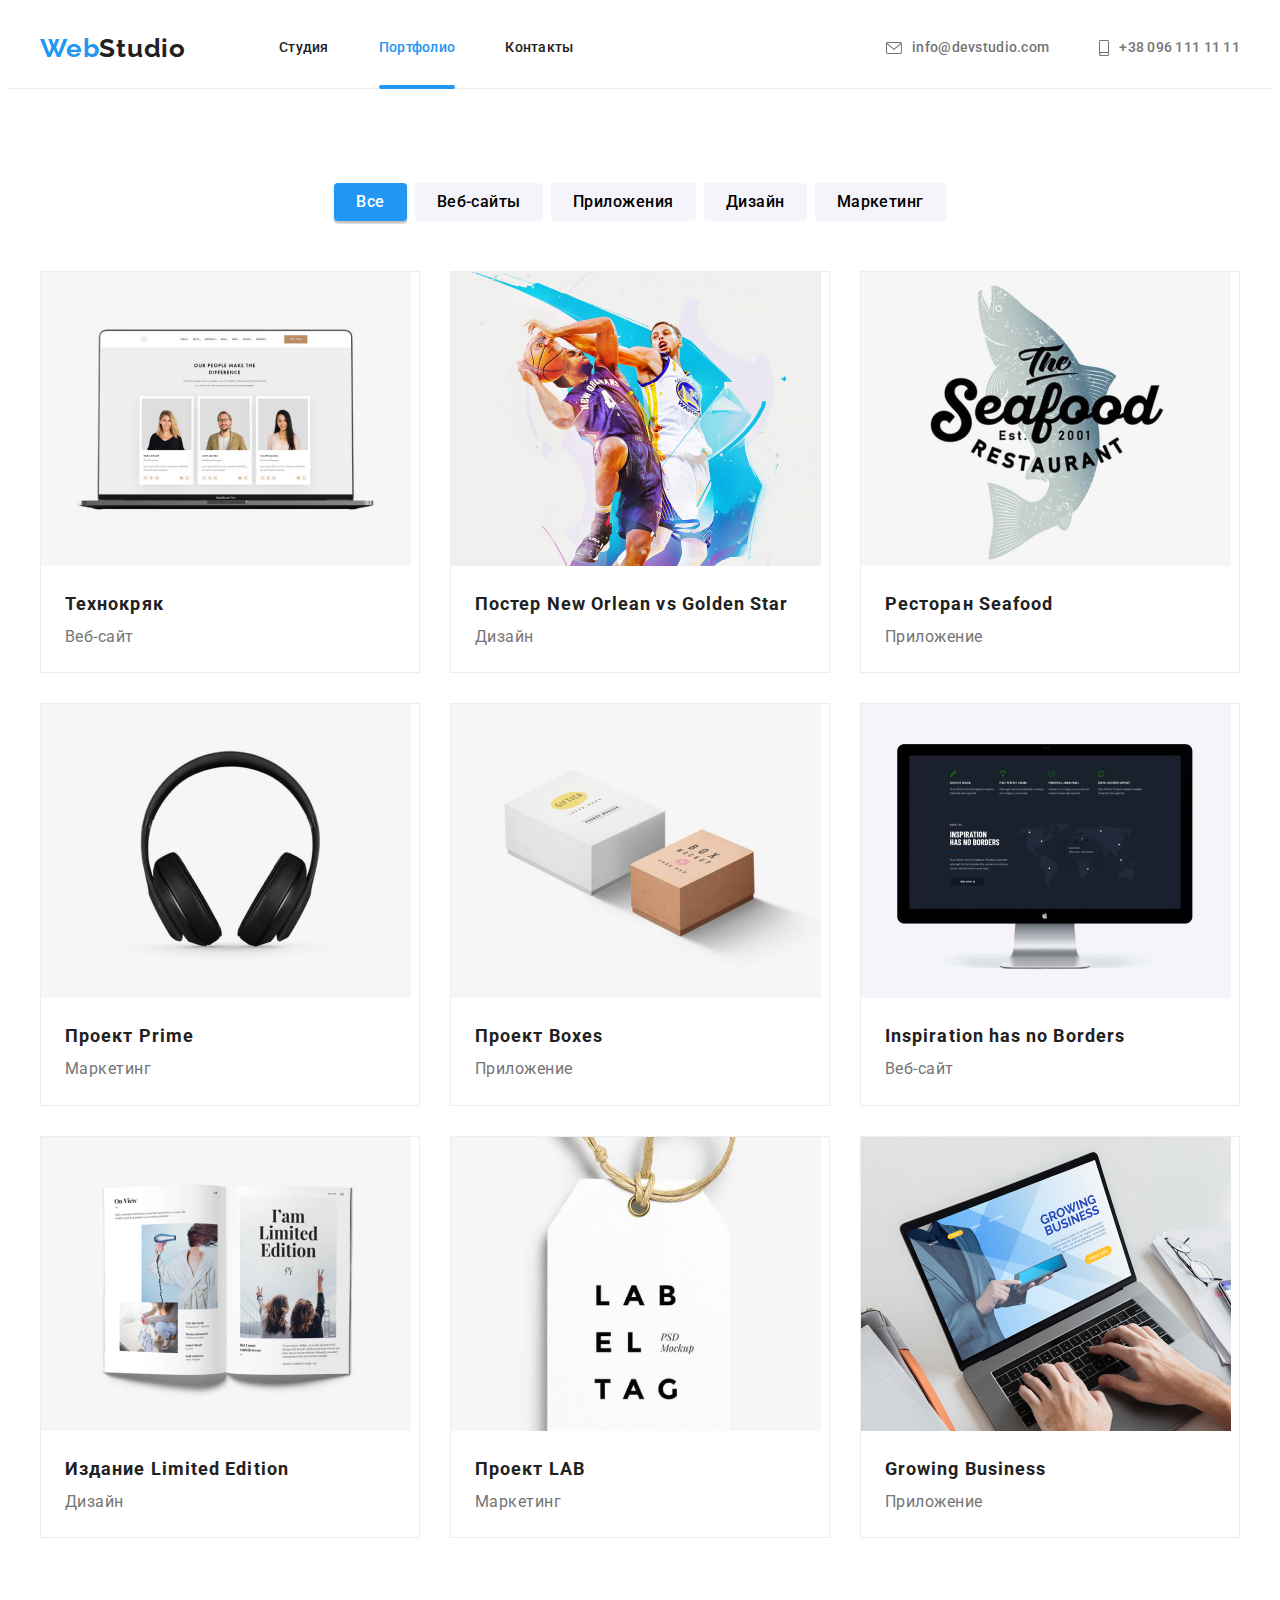
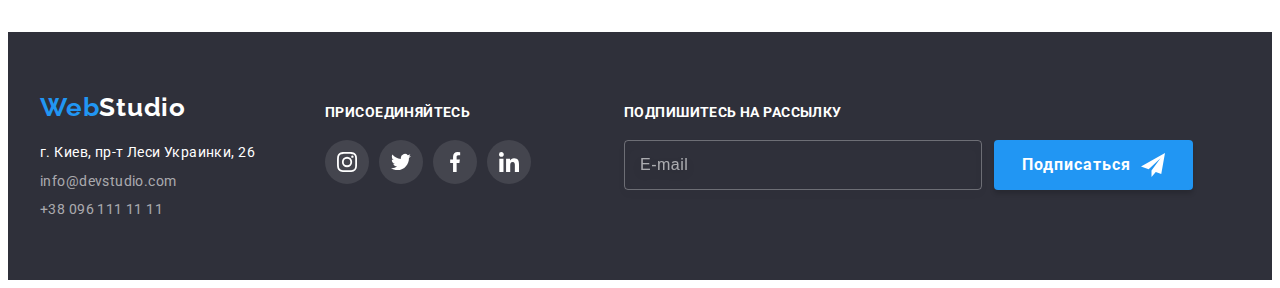
==== portfolio.html @ 475d1044 "copy" ====
<!DOCTYPE html>
<html lang="en">
<head>
    <meta charset="UTF-8">
    <meta http-equiv="X-UA-Compatible" content="IE=edge">
    <meta name="viewport" content="width=device-width, initial-scale=1.0">
    <title>Document</title>
    <link rel="stylesheet" href="https://cdnjs.cloudflare.com/ajax/libs/modern-normalize/1.1.0/modern-normalize.min.css"
        integrity="sha512-wpPYUAdjBVSE4KJnH1VR1HeZfpl1ub8YT/NKx4PuQ5NmX2tKuGu6U/JRp5y+Y8XG2tV+wKQpNHVUX03MfMFn9Q=="
        crossorigin="anonymous" referrerpolicy="no-referrer" />
    <link rel="preconnect" href="https://fonts.googleapis.com">
    <link rel="preconnect" href="https://fonts.gstatic.com" crossorigin>
    <link href="https://fonts.googleapis.com/css2?family=Raleway:wght@700&family=Roboto:wght@400;500;700;900&display=swap"
        rel="stylesheet">
    <link rel="stylesheet" href="css/styles.css">
</head>
<body>
    <header class="header">
        <div class="container">
            <nav class="nav">
                <a href="" class="logo"><span class="color-text">Web</span>Studio</a>
                <ul class="site-nav">
                    <li class="list"><a href="./index.html" class="link">Студия</a></li>
                    <li class="list"><a href="" class="link portfolio ">Портфолио</a></li>
                    <li class="list"><a href="" class="link ">Контакты</a></li>
                </ul>
            </nav>
            <ul class="contacts">
                <li class="list">
                    <a class="link link-mail" href="mailto:info@devstudio.com">
                        <svg class="contacts-link-icon" width="16" height="12">
                            <use href="./images/icons.svg#icon-envelope"></use>
                        </svg>
                        info@devstudio.com
                    </a>
                </li>
                <li class="list">
                    <a class="link link-tel" href="tel:+380961111111">
                        <svg class="contacts-link-icon" width="10" height="16">
                            <use href="./images/icons.svg#icon-smartphone"></use>
                        </svg>
                        +38 096 111 11 11
                    </a>
                </li>
            </ul>
        </div>
    </header>
    <main>
        <section class="exemples">
            <div class="container">
                <h1 class="title-exemples">Примеры работ</h1>
                <ul class="filter">
                    <li class="list"><button type="button" class="button all">Все</button>
                    <li class="list"><button type="button" class="button web-site">Веб-сайты</button>
                    <li class="list"><button type="button" class="button apps">Приложения</button>
                    <li class="list"><button type="button" class="button disigne">Дизайн</button>
                    <li class="list"><button type="button" class="button marketing">Маркетинг</button>
                </ul>
            </div>
            <div class="container">
                <ul class="list-exemples">
                    <li class="list exemples-card">
                        <article class="card">
                            <div class="card-thumb">
                                <img class="img-exemples" src="./images/tehnocryak.jpg" width="370" alt="ноутбук">
                                <div class="card-overlay">
                                    <p class="card-backdrop">Технокряк это современная площадка распространения коронавируса. Компании используют эту
                                        платформу
                                        для цифрового шпионажа и атак на защищённые сервера конкурентов.
                                    </p>
                                </div>
                            </div>
                            <div class="card-content">
                                <h2 class="name-exemple">Технокряк</h2>
                                <p class="description">Веб-сайт</p>
                            </div>
                        </article>
                        
                    </li>
                    <li class="list exemples-card">
                        <article class="card">
                            <div class="card-thumb">
                                <img class="img-exemples" src="./images/neworlean.jpg" width="370" alt="баскетболисты">
                                <div class="card-overlay">
                                    <p class="card-backdrop">Технокряк это современная площадка распространения коронавируса. Компании используют эту
                                        платформу
                                        для цифрового шпионажа и атак на защищённые сервера конкурентов.
                                    </p>
                                </div>
                            </div>
                            
                            <div class="card-content">
                                <h2 class="name-exemple">Постер New Orlean vs Golden Star</h2>
                                <p class="description">Дизайн</p>
                            </div>
                            
                        </article>
                        
                    </li>
                    <li class="list exemples-card">
                        <article class="card">
                            <div class="card-thumb">
                                <img class="img-exemples" src="./images/fish.jpg" width="370" alt="рыба">
                                <div class="card-overlay">
                                    <p class="card-backdrop">Технокряк это современная площадка распространения коронавируса. Компании используют эту
                                        платформу
                                        для цифрового шпионажа и атак на защищённые сервера конкурентов.
                                    </p>
                                </div>
                            </div>
                            
                            <div class="card-content">
                                <h2 class="name-exemple">Ресторан Seafood</h2>
                                <p class="description">Приложение</p>
                            </div>
                            
                        </article>
                        
                    </li>
                    <li class="list exemples-card">
                        <article class="card">
                            <div class="card-thumb">
                                <img class="img-exemples" src="./images/headphones.jpg" width="370" alt="наушники">
                                <div class="card-overlay">
                                    <p class="card-backdrop">Технокряк это современная площадка распространения коронавируса. Компании используют эту
                                        платформу
                                        для цифрового шпионажа и атак на защищённые сервера конкурентов.
                                    </p>
                                </div>
                            </div>
                            
                            <div class="card-content">
                                <h2 class="name-exemple">Проект Prime</h2>
                                <p class="description">Маркетинг</p>
                            </div>
                        </article>
                        
                    </li>
                    <li class="list exemples-card">
                        <article class="card">
                            <div class="card-thumb">
                                <img class="img-exemples" src="./images/Boxes.jpg" width="370" alt="коробки">
                                <div class="card-overlay">
                                    <p class="card-backdrop">Технокряк это современная площадка распространения коронавируса. Компании используют эту
                                        платформу
                                        для цифрового шпионажа и атак на защищённые сервера конкурентов.
                                    </p>
                                </div>
                            </div>
                            
                            <div class="card-content">
                                <h2 class="name-exemple">Проект Boxes</h2>
                                <p class="description">Приложение</p>
                            </div>
                            
                        </article>
                        
                    </li>
                    <li class="list exemples-card">
                        <article class="card">
                            <div class="card-thumb">
                                <img class="img-exemples" src="./images/monitor.jpg" width="370" alt="манитор">
                                <div class="card-overlay">
                                    <p class="card-backdrop">Технокряк это современная площадка распространения коронавируса. Компании используют эту
                                        платформу
                                        для цифрового шпионажа и атак на защищённые сервера конкурентов.
                                    </p>
                                </div>
                            </div>
                            
                            <div class="card-content">
                                <h2 class="name-exemple">Inspiration has no Borders</h2>
                                <p class="description">Веб-сайт</p>
                            </div>
                            
                        </article>
                        
                    </li>
                    <li class="list exemples-card">
                        <article class="card">
                            <div class="card-thumb">
                                <img class="img-exemples" src="./images/book.jpg" width="370" alt="книга">
                                <div class="card-overlay">
                                    <p class="card-backdrop">Технокряк это современная площадка распространения коронавируса. Компании используют эту
                                        платформу
                                        для цифрового шпионажа и атак на защищённые сервера конкурентов.
                                    </p>
                                </div>
                            </div>
                            
                            <div class="card-content">
                                <h2 class="name-exemple">Издание Limited Edition</h2>
                                <p class="description">Дизайн</p>
                            </div>
                            
                        </article>
                        
                    </li>
                    <li class="list exemples-card">
                        <article class="card">
                            <div class="card-thumb">
                                <img class="img-exemples" src="./images/label.jpg" width="370" alt="лэйба">
                                <div class="card-overlay">
                                    <p class="card-backdrop">Технокряк это современная площадка распространения коронавируса. Компании используют эту
                                        платформу
                                        для цифрового шпионажа и атак на защищённые сервера конкурентов.
                                    </p>
                                </div>
                            </div>
                            
                            <div class="card-content">
                                <h2 class="name-exemple">Проект LAB</h2>
                                <p class="description">Маркетинг</p>
                            </div>
                            
                        </article>
                        
                    </li>
                    <li class="list exemples-card">
                        <article class="card">
                            <div class="card-thumb">
                                <img class="img-exemples" src="./images/laptop.jpg" width="370" alt="лаптоп">
                                <div class="card-overlay">
                                    <p class="card-backdrop">Технокряк это современная площадка распространения коронавируса. Компании используют эту
                                        платформу
                                        для цифрового шпионажа и атак на защищённые сервера конкурентов.
                                    </p>
                                </div>
                            </div>
                           
                            <div class="card-content">
                                <h2 class="name-exemple">Growing Business</h2>
                                <p class="description">Приложение</p>
                            </div>
                            
                        </article>
                        
                    </li>
                </ul>
            </div>
            
        </section>
    </main>
<footer class="footer">
    <div class="container">
        <ul class="footer-items">
            <li class="list">
                <a href="" class="logo footer-logo"><span class="color-text">Web</span>Studio</a>
                <address class="address">
                    г. Киев, пр-т Леси Украинки, 26
                    <ul class="footer-contacts">
                        <li class="list"><a class="link footer-link"
                                href="mailto:info@devstudio.com">info@devstudio.com</a></li>
                        <li class="list"><a class="link footer-link" href="tel:+380961111111">+38 096 111 11 11</a></li>
                    </ul>
                </address>
            </li>
            <li class="list">
                <div class="footer-social">
                    <h3 class="title"> присоединяйтесь</h3>
                    <ul class="footer-social-list">
                        <li class="list footer-social-item">
                            <a class="footer-social-link" href="">
                                <svg class="footer-social-icon" width="20" height="20">
                                    <use href="./images/icons.svg#icon-instagram"></use>

                                </svg>
                            </a>
                        </li>
                        <li class="list footer-social-item">
                            <a class="footer-social-link" href="">
                                <svg class="footer-social-icon" width="20" height="20">
                                    <use href="./images/icons.svg#icon-twitter"></use>
                                </svg>
                            </a>
                        </li>
                        <li class="list footer-social-item">
                            <a class="footer-social-link" href="">
                                <svg class="footer-social-icon" width="20" height="20">
                                    <use href="./images/icons.svg#icon-facebook"></use>
                                </svg>
                            </a>
                        </li>
                        <li class="list footer-social-item">
                            <a class="footer-social-link" href="">
                                <svg class="footer-social-icon" width="20" height="20">
                                    <use href="./images/icons.svg#icon-linkedin"></use>
                                </svg>
                            </a>
                        </li>
                        
                    </ul>
                </div>
            </li>
            <li class="list">
                <div class="footer-form">
                    <h3 class="title"> Подпишитесь на рассылку</h3>
                    <form class="footer-form-email">
                        <input type="email" class="footer-form-input" name="email-footer" placeholder="E-mail">
                        <button type="submit" class="footer-submit-button">
                            Подписаться
                            <svg class="submit-footer-icon" width="24" height="24">
                                <use href="./images/icons.svg#icon-send"></use>
                            </svg>
                        </button>
                    </form>
            
                </div>
            
            </li>
        </ul>

    </div>

</footer>
</body>
</html>
---- css/styles.css ----
:root {
  --body-color: #212121;
  --hero-color: #ffffff;
  --btn-color: #ffffff;
  --accent-color: #2196f3;
  --first-btn-color: #2196f3;
  --hover-btn-color: #188ce8;
  --second-btn-color: #f5f4fa;
  --text-color: #757575;
  --footer-link-color: rgba(255, 255, 255, 0.6);
  --bacground-color: #2f303a;
  --box-shadow-color: rgba(0, 0, 0, 0.15);
  --command-background-color: #f5f4fa;
  --size-to-line: 94px;
  --size-between: 30px;
  --size-top: 50px;
  --animation-type: cubic-bezier(0.4, 0, 0.2, 1);
  --animation-duration: 250ms;
}
body {
  font-family: Roboto, sans-serif;
  color: var(--body-color);
}

.link,
.logo {
  text-decoration: none;
  color: var(--body-color);
}
.list {
  list-style-type: none;
}
.button,
.hero-button {
  cursor: pointer;
}

p,
h1,
h2,
h3,
h4,
h5,
h6 {
  margin: 0;
}
ul {
  padding-left: 0;
  margin: 0;
}
img {
  display: block;
  max-width: 100%;
  height: auto;
}

/* ---------------------header-------------*/
.header .container {
  justify-content: space-between;
  display: flex;
}
.container {
  width: 1200px;
  margin-left: auto;
  margin-right: auto;

  align-items: center;
  padding-left: 15px;
  padding-right: 15px;
}
.logo {
  font-family: Raleway, sans-serif;
  font-weight: 700;
  font-size: 26px;
  line-height: 1.19;
  letter-spacing: 0.03em;
}
.logo .color-text {
  color: var(--accent-color);
}
.nav {
  display: flex;
  align-items: center;
}
.site-nav {
  margin-left: 93px;
}
.site-nav .list + .list {
  margin-left: 50px;
}
.site-nav,
.contacts {
  display: flex;

  font-weight: 500;
  font-size: 14px;
  line-height: 1.14;
  letter-spacing: 0.02em;
}
.site-nav .link {
  position: relative;
  display: block;
  padding-top: 32px;
  padding-bottom: 32px;
}
.contacts .list + .list {
  margin-left: 50px;
}
.contacts .link {
  color: var(--text-color);
}
.contacts-link-icon {
  fill: currentColor;
  display: flex;
  margin-right: 10px;
}
.studio {
  color: var(--accent-color);
}
.studio::after,
.portfolio::after {
  content: "";

  position: absolute;
  left: 0;
  bottom: -1px;

  display: block;
  width: 100%;
  height: 4px;
  background-color: var(--accent-color);
  border-radius: 2px;
}
.portfolio {
  color: var(--accent-color);
}
.link {
  transition-property: color;
  transition-duration: var(--animation-duration);
  transition-timing-function: var(--animation-type);
}
.link:hover,
.link:focus {
  color: var(--accent-color);
}

.link-mail,
.link-tel {
  display: flex;
  align-items: center;
}
.header {
  border-bottom: 1px solid #ececec;
}

/* ---------------------hero-------------*/
.hero {
  background-color: var(--bacground-color);
  padding-top: 200px;
  padding-bottom: 200px;
}
/* overlay */
.overlay {
  display: block;
  max-width: 1600px;
  height: 600px;
  margin-left: auto;
  margin-right: auto;
  background-image: linear-gradient(
      rgba(47, 48, 58, 0.4),
      rgba(47, 48, 58, 0.4)
    ),
    url(../images/hero\ .jpg);
  background-size: cover;
  background-position: center;
  background-repeat: no-repeat;
}
.hero .container {
  text-align: center;
}
.hero-title {
  font-weight: 900;
  font-size: 44px;
  line-height: 1.36;

  letter-spacing: 0.06em;
  text-transform: uppercase;
  color: var(--hero-color);
  margin-bottom: var(--size-between);
  width: 696px;
  margin-left: auto;
  margin-right: auto;
}
.hero-button {
  font-family: inherit;
  font-weight: 700;
  font-size: 16px;
  line-height: 1.88;
  text-align: center;
  letter-spacing: 0.06em;
  padding: 10px 32px;

  color: var(--btn-color);

  background-color: var(--first-btn-color);
  box-shadow: 0px 4px 4px var(--box-shadow-color);
  border-radius: 4px;
  border: none;
}
.hero-button {
  transition-property: background-color;
  transition-duration: var(--animation-duration);
  transition-timing-function: var(--animation-type);
}
.hero-button:hover,
.hero-button:focus {
  background-color: var(--hover-btn-color);
  border: none;
}
.backdrop {
  position: fixed;
  top: 0px;
  left: 0px;
  width: 100%;
  height: 100%;
  background-color: rgba(0, 0, 0, 0.2);

  opacity: 1;

  transition-property: opacity;
  transition-duration: var(--animation-duration);
  transition-timing-function: var(--animation-type);
}
.backdrop.is-hidden {
  opacity: 0;
  pointer-events: none;
}
.backdrop.is-hidden .modal {
  transform: translate(-50%, -50%) scale(1.1);
}
.modal {
  position: absolute;
  top: 50%;
  left: 50%;
  transform: translate(-50%, -50%) scale(1);
  transition-duration: var(--animation-duration);
  transition-timing-function: var(--animation-type);

  min-width: 528px;
  min-height: 581px;
  background-color: var(--btn-color);
  box-shadow: 0px 1px 3px rgba(0, 0, 0, 0.12), 0px 1px 1px rgba(0, 0, 0, 0.14),
    0px 2px 1px rgba(0, 0, 0, 0.2);
  border-radius: 4px;
  padding: 40px;
}
.modal-form {
  width: 448px;
}
.close-modal {
  position: absolute;
  top: 8px;
  right: 8px;
  background-color: var(--btn-color);
  border: none;
  padding: 0;
}
.close-modal-link {
  display: flex;
  justify-content: center;
  align-items: center;

  width: 30px;
  height: 30px;
  border-radius: 50%;
  background: #ffffff;
  border: 1px solid rgba(0, 0, 0, 0.1);

  transition-property: fill;
  transition-duration: var(--animation-duration);
  transition-timing-function: var(--animation-type);
}
.close-modal-link:hover,
.close-modal-link:focus {
  fill: var(--hover-btn-color);
}
.modal-title {
  margin-bottom: 12px;

  font-weight: 700;
  font-size: 20px;
  line-height: 1.15;
  text-align: center;
  letter-spacing: 0.03em;

  color: #212121;
}
.label-form {
  margin-bottom: 4px;
  font-weight: 400;
  font-size: 12px;
  line-height: 1.17;
  letter-spacing: 0.01em;

  color: #757575;
}
.form-field {
  position: relative;
  display: flex;
  flex-direction: column;
  margin-bottom: 10px;
}
.form-input,
.comment {
  outline: none;
  margin: 0;

  border: 1px solid rgba(33, 33, 33, 0.2);
  box-sizing: border-box;
  border-radius: 4px;
  resize: none;

  transition-property: border-color;
  transition-duration: var(--animation-duration);
  transition-timing-function: var(--animation-type);
}
.form-input {
  padding-top: 12px;
  padding-bottom: 12px;
  padding-right: 12px;
  padding-left: 42px;
  height: 40px;
}
.comment {
  padding: 12px 16px;
  height: 120px;
  overflow: hidden;
}
.comment::placeholder {
  font-weight: normal;
  font-size: 14px;
  line-height: 1.4;
  letter-spacing: 0.01em;

  color: rgba(117, 117, 117, 0.5);
}
.icon-form {
  position: absolute;
  left: 12px;
  top: 50%;

  transition-property: fill;
  transition-duration: var(--animation-duration);
  transition-timing-function: var(--animation-type);
}
.form-input:focus ~ .icon-form {
  fill: var(--accent-color);
}
.form-input:focus,
.comment:focus {
  border-color: var(--accent-color);
}
.check {
  display: flex;
  align-items: center;
  justify-content: center;

  font-weight: 400;
  font-size: 14px;
  line-height: 1.71;
  letter-spacing: 0.03em;

  color: #757575;
}
.form-field-check {
  width: 100%;
  margin-top: 10px;
  margin-bottom: 30px;
}
.check-input {
  position: absolute;

  /* appearance: none;
  -moz-appearance: none;
  -webkit-appearance: none; */
  width: 1px;
  height: 1px;
  margin: -1px;
  border: 0;
  padding: 0;
  clip: rect(0 0 0 0);
  overflow: hidden;
}
.check-icon {
  display: inline-block;
  margin-right: 8px;
  border: 2px solid #212121;
  border-radius: 2px;

  transition-property: background-color, border-color;
  transition-duration: var(--animation-duration);
  transition-timing-function: var(--animation-type);
}
.check-input:checked + .check-icon {
  border-color: var(--accent-color);
  background-color: var(--accent-color);
}
.agreement a {
  color: var(--accent-color);
  padding-left: 4px;
}
.submit-form {
  display: flex;
  justify-content: center;
}
.submit-button {
  font-weight: 700;
  font-size: 16px;
  line-height: 1.87;
  text-align: center;

  letter-spacing: 0.06em;
  padding: 10px 55px;

  color: var(--btn-color);

  background-color: var(--first-btn-color);
  box-shadow: 0px 4px 4px var(--box-shadow-color);
  border-radius: 4px;
  border: none;

  transition-property: background-color;
  transition-duration: var(--animation-duration);
  transition-timing-function: var(--animation-type);
}
.submit-button:hover,
.submit-button:focus {
  background-color: var(--hover-btn-color);
  border: none;
}

/*--------------------- title--------------------------------- */

.feature-list {
  padding-top: var(--size-to-line);
  padding-bottom: var(--size-to-line);
}
.feature-items {
  display: flex;
  flex-wrap: wrap;
  margin-left: calc(-1 * var(--size-between));
}
/* icon for feature */

.feature-items > .list {
  flex-basis: calc(100% / 4 - var(--size-between));
  margin-left: var(--size-between);
}
.feature-list .title {
  font-weight: 700;
  font-size: 14px;
  line-height: 1.14;
  letter-spacing: 0.03em;
  text-transform: uppercase;

  margin-bottom: 10px;
}
.feature-list .text {
  font-size: 14px;
  line-height: 1.71;
  letter-spacing: 0.03em;
  color: var(--text-color);
}
.feature-items-link {
  width: 270px;
  height: 120px;
  background-color: #f5f4fa;
  display: flex;
  justify-content: center;
  align-items: center;
  border-radius: 4px;
  margin-bottom: 30px;
}

.section-title {
  font-weight: 700;
  font-size: 36px;
  line-height: 1.17;
  text-align: center;
  letter-spacing: 0.03em;
  margin-bottom: var(--size-top);
}
.directions-item {
  display: flex;
  flex-wrap: wrap;
  margin-left: calc(-1 * var(--size-between));
}
.directions-item > .list {
  flex-basis: calc(100% / 3 - var(--size-between));
  margin-left: var(--size-between);
}
.directions {
  padding-bottom: var(--size-to-line);
}
.directions-card {
  position: relative;
}
.directions-card-item {
  position: absolute;
  bottom: 0;
  min-height: 70px;
  width: 100%;
  display: flex;
  align-items: center;
  justify-content: center;

  font-weight: 700;
  font-size: 14px;
  line-height: 1.14;
  letter-spacing: 0.03em;
  text-transform: uppercase;
  color: var(--hero-color);
  background-color: rgba(47, 48, 58, 0.8);
}
/*------------------------- command ------------------------------*/
.command {
  background: var(--command-background-color);
  padding-top: var(--size-to-line);
  padding-bottom: var(--size-to-line);
}
.employees {
  display: flex;
  flex-wrap: wrap;
  margin-left: calc(-1 * var(--size-between));
  margin-top: var(--size-top);
}
.employees > .list {
  flex-basis: calc(100% / 4 - var(--size-between));
  margin-left: var(--size-between);
  background-color: white;
  box-shadow: 0px 1px 3px rgba(0, 0, 0, 0.12), 0px 1px 1px rgba(0, 0, 0, 0.14),
    0px 2px 1px rgba(0, 0, 0, 0.2);
  border-radius: 0px 0px 4px 4px;
}
.name-employee {
  font-weight: 500;
  font-size: 16px;
  line-height: 1.19;
  text-align: center;
  letter-spacing: 0.03em;
  margin-bottom: 10px;
}
.position {
  font-size: 16px;
  line-height: 1.19;
  text-align: center;
  letter-spacing: 0.03em;

  color: var(--text-color);
}
.item-name {
  padding-top: var(--size-between);
  padding-bottom: var(--size-between);
}
.employee-social {
  display: flex;
  justify-content: center;
  margin-top: 16px;
}
.employee-social-item + .employee-social-item {
  margin-left: 10px;
}
.employee-social-link {
  display: flex;
  justify-content: center;
  align-items: center;
  width: 44px;
  height: 44px;

  background-color: var(--btn-color);
  border-radius: 50%;
  color: #afb1b8;

  transition-property: background-color, color;
  transition-duration: var(--animation-duration);
  transition-timing-function: var(--animation-type);
}
.employee-social-icon {
  fill: currentColor;
}
.employee-social-link:hover,
.employee-social-link:focus {
  background-color: var(--accent-color);
  color: var(--btn-color);
}
/* ............................clients.................. */
.clients {
  padding-top: var(--size-to-line);
  padding-bottom: var(--size-to-line);
}
.client-section-item {
  display: flex;
  flex-wrap: wrap;
  margin-left: calc(-1 * var(--size-between));
}
.client-section-item > .list {
  flex-basis: calc(100% / 6 - var(--size-between));
  margin-left: var(--size-between);
}
.client-items-link {
  display: flex;
  justify-content: center;
  align-items: center;
  width: 170px;
  height: 92px;

  border: 1px solid #afb1b8;
  box-sizing: border-box;
  border-radius: 4px;
  color: #afb1b8;

  transition-property: background-color, color;
  transition-duration: var(--animation-duration);
  transition-timing-function: var(--animation-type);
}
.client-items-icon {
  fill: currentColor;
}
.client-items-link:hover,
.client-items-link:focus {
  border-color: var(--accent-color);
  color: var(--accent-color);
}
/* -----------------------------portfolio / works exemples---------------------------- */

.title-exemples {
  position: absolute;
  width: 1px;
  height: 1px;
  margin: -1px;
  border: 0;
  padding: 0;

  white-space: nowrap;
  clip-path: inset(100%);
  clip: rect(0 0 0 0);
  overflow: hidden;
}
.button {
  font-family: inherit;
  font-weight: 500;
  font-size: 16px;
  line-height: 1.62;
  text-align: center;
  letter-spacing: 0.03em;
  background-color: var(--second-btn-color);
  border-radius: 4px;
  border: none;

  transition-property: background-color, color;
  transition-duration: var(--animation-duration);
  transition-timing-function: var(--animation-type);
}
.all,
.button:hover,
.button:focus {
  color: var(--btn-color);
  background-color: var(--accent-color);
  box-shadow: 0px 3px 1px rgba(0, 0, 0, 0.1), 0px 1px 2px rgba(0, 0, 0, 0.08),
    0px 2px 2px rgba(0, 0, 0, 0.12);
  border-radius: 4px;
  border: none;
}
.filter {
  display: flex;
  justify-content: center;
  margin-bottom: var(--size-top);
}
.filter .button {
  display: block;
  padding: 6px 22px;
}
.filter .list:not(:first-child) {
  margin-left: 8px;
}
.list-exemples {
  display: flex;
  flex-wrap: wrap;
  margin-left: calc(-1 * var(--size-between));
  margin-top: calc(-1 * var(--size-between));
}
.list-exemples > .list {
  flex-basis: calc(100% / 3 - var(--size-between));
  margin-left: var(--size-between);
  margin-top: var(--size-between);
}
.exemples {
  padding-top: var(--size-to-line);
  padding-bottom: var(--size-to-line);
}
.card {
  background: #ffffff;
  border: 1px solid #eeeeee;
  box-sizing: border-box;
}
.card-content {
  padding: 20px 24px;
}
.name-exemple {
  font-style: normal;
  font-weight: 700;
  font-size: 18px;
  line-height: 2;
  letter-spacing: 0.06em;
}
.description {
  font-style: normal;
  font-size: 16px;
  line-height: 1.9;
  letter-spacing: 0.03em;

  color: #757575;
}
.card {
  transition-property: box-shadow;
  transition-duration: var(--animation-duration);
  transition-timing-function: var(--animation-type);
}
.card:hover,
.card:focus {
  box-shadow: 0px 1px 1px rgba(0, 0, 0, 0.12), 0px 4px 4px rgba(0, 0, 0, 0.06),
    1px 4px 6px rgba(0, 0, 0, 0.16);
}
.card-thumb {
  position: relative;

  overflow: hidden;
}
.card-overlay {
  position: absolute;
  top: 0;
  left: 0;
  width: 100%;
  height: 100%;
  background-color: rgba(33, 150, 243, 0.9);
  opacity: 1;
  transform: translateY(100%);
  transition-property: transform;
  transition-duration: var(--animation-duration);
  transition-timing-function: var(--animation-type);
}
.card:hover .card-overlay {
  transform: translateY(0);
}
.card-backdrop {
  display: flex;
  align-items: center;
  justify-content: center;
  width: 100%;
  height: 100%;
  padding-left: 24px;
  padding-right: 24px;

  font-size: 18px;
  line-height: 1.56;
  letter-spacing: 0.03em;
  color: var(--hero-color);
  opacity: 1;
}

/*---------------------------------------- footer----------------------------  */
.footer {
  background: #2f303a;
  padding-top: 60px;
  padding-bottom: 60px;
}
.footer-logo {
  color: #ffffff;
  display: block;
  margin-bottom: 20px;
}
.footer-link {
  color: rgba(255, 255, 255, 0.6);
}
.address {
  font-style: normal;
  font-size: 14px;
  line-height: 1.41;
  letter-spacing: 0.03em;

  color: #ffffff;
}
.footer-contacts .list {
  margin-top: 9px;
}
.footer-items {
  display: flex;
}
.footer-items .title {
  font-weight: 700;
  font-size: 14px;
  line-height: 1.17;
  letter-spacing: 0.03em;
  text-transform: uppercase;
  color: var(--hero-color);
}
.footer-social {
  margin-top: 12px;
  margin-left: 70px;
}
.footer-social-list {
  display: flex;
  justify-content: center;
  margin-top: 20px;
}
.footer-social-item + .footer-social-item {
  margin-left: 10px;
}
.footer-social-link {
  display: flex;
  justify-content: center;
  align-items: center;
  width: 44px;
  height: 44px;

  background-color: rgba(255, 255, 255, 0.1);
  border-radius: 50%;
  color: var(--btn-color);

  transition-property: background-color, color;
  transition-duration: var(--animation-duration);
  transition-timing-function: var(--animation-type);
}
.footer-social-icon {
  fill: currentColor;
}
.footer-social-link:hover,
.footer-social-link:focus {
  background-color: var(--accent-color);
}
.footer-form {
  margin-top: 12px;
  margin-left: 93px;
}
.footer-form-email {
  margin-top: 20px;
  display: flex;
}
.footer-form-input {
  width: 358px;
  height: 50px;
  margin-right: 12px;
  padding: 16px 15px;
  color: var(--btn-color);
  border: 1px solid rgba(255, 255, 255, 0.3);
  box-sizing: border-box;
  filter: drop-shadow(0px 4px 4px rgba(0, 0, 0, 0.15));
  border-radius: 4px;
  background: rgba(0, 0, 0, 0);
}
.footer-form-input::placeholder {
  display: flex;
  align-items: center;
  letter-spacing: 0.03em;

  font-weight: 400;
  font-size: 16px;
  line-height: 1.25;

  color: rgba(255, 255, 255, 0.6);
}
.footer-submit-button {
  display: flex;
  align-items: center;
  padding: 10px 28px;

  font-family: inherit;
  font-weight: 700;
  font-size: 16px;
  line-height: 1.87;

  letter-spacing: 0.06em;
  color: var(--btn-color);
  border: none;
  background: #2196f3;
  box-shadow: 0px 4px 4px rgba(0, 0, 0, 0.15);
  border-radius: 4px;
}
.submit-footer-icon {
  margin-left: 10px;
}
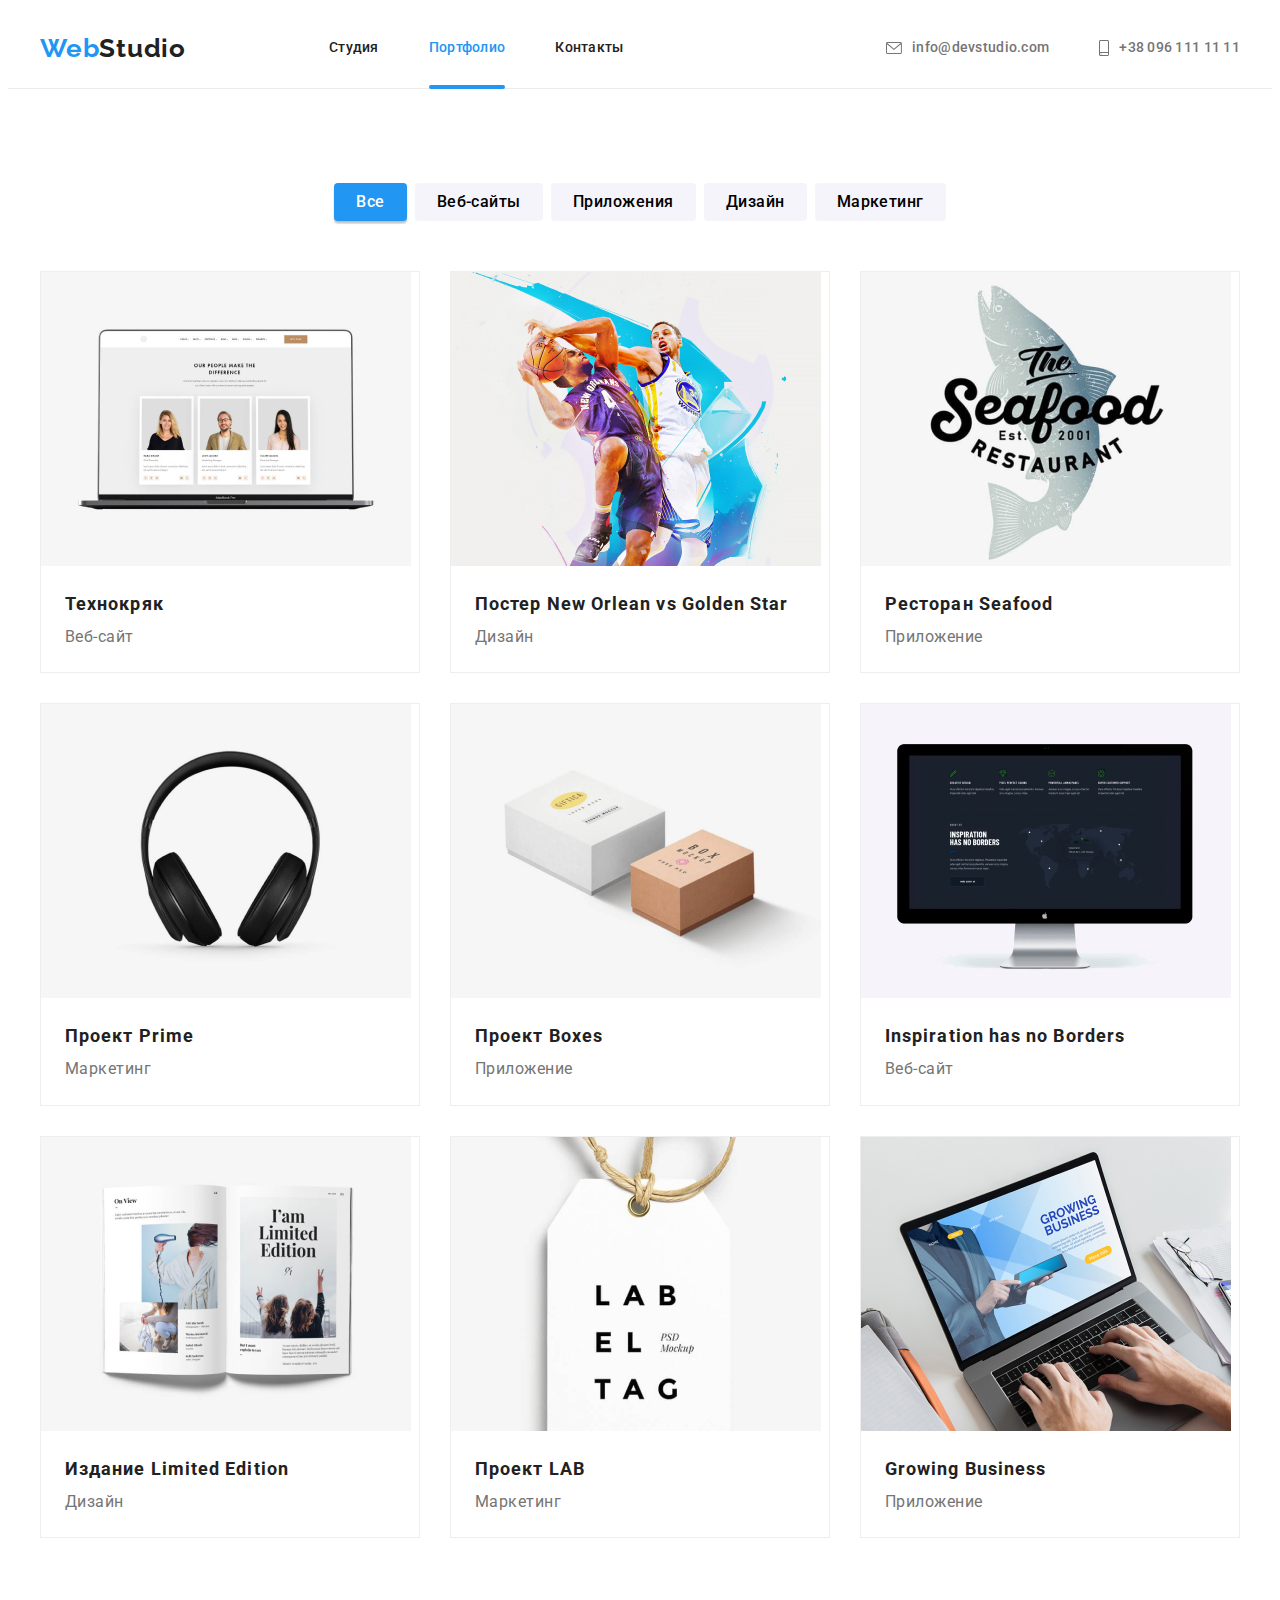
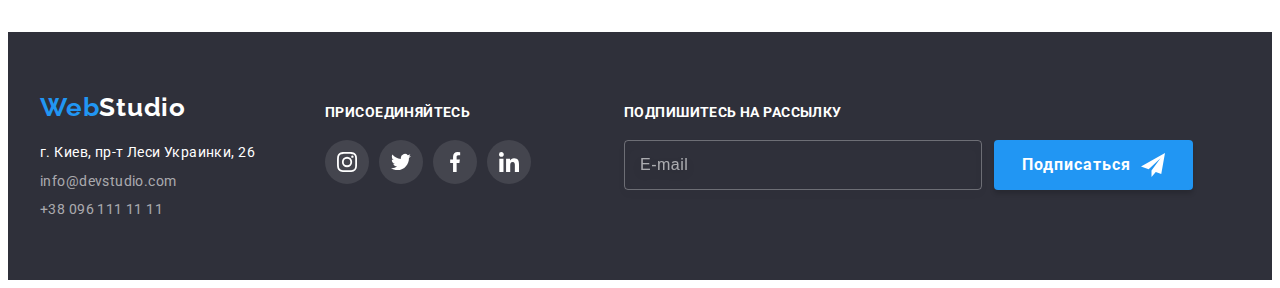
==== commit 12d2fc11: "separation styless" ====
--- a/portfolio.html
+++ b/portfolio.html
@@ -13,16 +13,17 @@
     <link href="https://fonts.googleapis.com/css2?family=Raleway:wght@700&family=Roboto:wght@400;500;700;900&display=swap"
         rel="stylesheet">
     <link rel="stylesheet" href="css/styles.css">
+    <link rel="stylesheet" href="css/main.min.css">
 </head>
 <body>
-    <header class="header">
-        <div class="container">
-            <nav class="nav">
-                <a href="" class="logo"><span class="color-text">Web</span>Studio</a>
+    <header class="page-header">
+        <div class="page-header__container">
+            <nav class="page-header__nav">
+                <a href="" class="page-header__logo"><span class="page-header__logo--accent">Web</span>Studio</a>
                 <ul class="site-nav">
-                    <li class="list"><a href="./index.html" class="link">Студия</a></li>
-                    <li class="list"><a href="" class="link portfolio ">Портфолио</a></li>
-                    <li class="list"><a href="" class="link ">Контакты</a></li>
+                    <li class="site-nav__item list"><a href="./index.html" class="link">Студия</a></li>
+                    <li class="site-nav__item list"><a href="" class="link portfolio ">Портфолио</a></li>
+                    <li class="site-nav__item list"><a href="" class="link ">Контакты</a></li>
                 </ul>
             </nav>
             <ul class="contacts">
--- a/css/main.min.css
+++ b/css/main.min.css
@@ -0,0 +1,2 @@
+:root{--body-color: #212121;--hero-color: #ffffff;--btn-color: #ffffff;--accent-color: #2196f3;--first-btn-color: #2196f3;--hover-btn-color: #188ce8;--second-btn-color: #f5f4fa;--text-color: #757575;--footer-link-color: rgba(255, 255, 255, 0.6);--bacground-color: #2f303a;--box-shadow-color: rgba(0, 0, 0, 0.15);--command-background-color: #f5f4fa;--size-to-line: 94px;--size-between: 30px;--size-top: 50px;--animation-type: cubic-bezier(0.4, 0, 0.2, 1);--animation-duration: 250ms}.backdrop.is-hidden{opacity:0;pointer-events:none}.link,.logo{text-decoration:none}.button,.hero-button{cursor:pointer}p,h1,h2,h3,h4,h5,h6{margin:0}ul{padding-left:0;margin:0}body{font-family:Roboto, sans-serif;color:var(--body-color)}.link,.logo{color:var(--body-color)}.list{list-style-type:none}img{display:block;max-width:100%;height:auto}.container{width:1200px;margin-left:auto;margin-right:auto;-webkit-box-align:center;-ms-flex-align:center;align-items:center;padding-left:15px;padding-right:15px}.hero-button{font-family:inherit;font-weight:700;font-size:16px;line-height:1.87;text-align:center;letter-spacing:0.06em;padding:10px 32px;color:var(--btn-color);background-color:var(--first-btn-color);-webkit-box-shadow:0px 4px 4px var(--box-shadow-color);box-shadow:0px 4px 4px var(--box-shadow-color);border-radius:4px;border:none;-webkit-transition-property:background-color;transition-property:background-color;-webkit-transition-duration:var(--animation-duration);transition-duration:var(--animation-duration);-webkit-transition-timing-function:var(--animation-type);transition-timing-function:var(--animation-type)}.hero-button:hover,.hero-button:focus{background-color:var(--hover-btn-color);border:none}.modal-form{width:448px}.close-modal{position:absolute;top:8px;right:8px;background-color:var(--btn-color);border:none;padding:0}.close-modal-link{display:-webkit-box;display:-ms-flexbox;display:flex;-webkit-box-pack:center;-ms-flex-pack:center;justify-content:center;-webkit-box-align:center;-ms-flex-align:center;align-items:center;width:30px;height:30px;border-radius:50%;background:#ffffff;border:1px solid rgba(0,0,0,0.1);-webkit-transition-property:fill;transition-property:fill;-webkit-transition-duration:var(--animation-duration);transition-duration:var(--animation-duration);-webkit-transition-timing-function:var(--animation-type);transition-timing-function:var(--animation-type)}.close-modal-link:hover,.close-modal-link:focus{fill:var(--hover-btn-color)}.modal-title{margin-bottom:12px;font-weight:700;font-size:20px;line-height:1.15;text-align:center;letter-spacing:0.03em;color:#212121}.label-form{margin-bottom:4px;font-weight:400;font-size:12px;line-height:1.17;letter-spacing:0.01em;color:#757575}.form-field{position:relative;display:-webkit-box;display:-ms-flexbox;display:flex;-webkit-box-orient:vertical;-webkit-box-direction:normal;-ms-flex-direction:column;flex-direction:column;margin-bottom:10px}.form-input,.comment{outline:none;margin:0;border:1px solid rgba(33,33,33,0.2);-webkit-box-sizing:border-box;box-sizing:border-box;border-radius:4px;resize:none;-webkit-transition-property:border-color;transition-property:border-color;-webkit-transition-duration:var(--animation-duration);transition-duration:var(--animation-duration);-webkit-transition-timing-function:var(--animation-type);transition-timing-function:var(--animation-type)}.form-input{padding-top:12px;padding-bottom:12px;padding-right:12px;padding-left:42px;height:40px}.comment{padding:12px 16px;height:120px;overflow:hidden}.comment::-webkit-input-placeholder{font-weight:normal;font-size:14px;line-height:1.4;letter-spacing:0.01em;color:rgba(117,117,117,0.5)}.comment:-ms-input-placeholder{font-weight:normal;font-size:14px;line-height:1.4;letter-spacing:0.01em;color:rgba(117,117,117,0.5)}.comment::-ms-input-placeholder{font-weight:normal;font-size:14px;line-height:1.4;letter-spacing:0.01em;color:rgba(117,117,117,0.5)}.comment::placeholder{font-weight:normal;font-size:14px;line-height:1.4;letter-spacing:0.01em;color:rgba(117,117,117,0.5)}.icon-form{position:absolute;left:12px;top:50%;-webkit-transition-property:fill;transition-property:fill;-webkit-transition-duration:var(--animation-duration);transition-duration:var(--animation-duration);-webkit-transition-timing-function:var(--animation-type);transition-timing-function:var(--animation-type)}.form-input:focus ~ .icon-form{fill:var(--accent-color)}.form-input:focus,.comment:focus{border-color:var(--accent-color)}.check{display:-webkit-box;display:-ms-flexbox;display:flex;-webkit-box-align:center;-ms-flex-align:center;align-items:center;-webkit-box-pack:center;-ms-flex-pack:center;justify-content:center;font-weight:400;font-size:14px;line-height:1.71;letter-spacing:0.03em;color:#757575}.form-field-check{width:100%;margin-top:10px;margin-bottom:30px}.check-input{position:absolute;width:1px;height:1px;margin:-1px;border:0;padding:0;clip:rect(0 0 0 0);overflow:hidden}.check-icon{display:inline-block;margin-right:8px;border:2px solid #212121;border-radius:2px;-webkit-transition-property:background-color, border-color;transition-property:background-color, border-color;-webkit-transition-duration:var(--animation-duration);transition-duration:var(--animation-duration);-webkit-transition-timing-function:var(--animation-type);transition-timing-function:var(--animation-type)}.check-input:checked+.check-icon{border-color:var(--accent-color);background-color:var(--accent-color)}.agreement a{color:var(--accent-color);padding-left:4px}.submit-form{display:-webkit-box;display:-ms-flexbox;display:flex;-webkit-box-pack:center;-ms-flex-pack:center;justify-content:center}.submit-button{font-family:inherit;font-weight:700;font-size:16px;line-height:1.87;text-align:center;letter-spacing:0.06em;padding:10px 55px;color:var(--btn-color);background-color:var(--first-btn-color);-webkit-box-shadow:0px 4px 4px var(--box-shadow-color);box-shadow:0px 4px 4px var(--box-shadow-color);border-radius:4px;border:none;-webkit-transition-property:background-color;transition-property:background-color;-webkit-transition-duration:var(--animation-duration);transition-duration:var(--animation-duration);-webkit-transition-timing-function:var(--animation-type);transition-timing-function:var(--animation-type)}.submit-button:hover,.submit-button:focus{background-color:var(--hover-btn-color);border:none}.section-title{font-weight:700;font-size:36px;line-height:1.17;text-align:center;letter-spacing:0.03em;margin-bottom:var(--size-top)}.button{font-family:inherit;font-weight:500;font-size:16px;line-height:1.62;text-align:center;letter-spacing:0.03em;background-color:var(--second-btn-color);border-radius:4px;border:none;-webkit-transition-property:background-color, color;transition-property:background-color, color;-webkit-transition-duration:var(--animation-duration);transition-duration:var(--animation-duration);-webkit-transition-timing-function:var(--animation-type);transition-timing-function:var(--animation-type)}.all,.button:hover,.button:focus{color:var(--btn-color);background-color:var(--accent-color);-webkit-box-shadow:0px 3px 1px rgba(0,0,0,0.1),0px 1px 2px rgba(0,0,0,0.08),0px 2px 2px rgba(0,0,0,0.12);box-shadow:0px 3px 1px rgba(0,0,0,0.1),0px 1px 2px rgba(0,0,0,0.08),0px 2px 2px rgba(0,0,0,0.12);border-radius:4px;border:none}.footer-form{margin-top:12px;margin-left:93px}.footer-form-email{margin-top:20px;display:-webkit-box;display:-ms-flexbox;display:flex}.footer-form-input{width:358px;height:50px;margin-right:12px;padding:16px 15px;color:var(--btn-color);border:1px solid rgba(255,255,255,0.3);-webkit-box-sizing:border-box;box-sizing:border-box;-webkit-filter:drop-shadow(0px 4px 4px rgba(0,0,0,0.15));filter:drop-shadow(0px 4px 4px rgba(0,0,0,0.15));border-radius:4px;background:rgba(0,0,0,0)}.footer-form-input::-webkit-input-placeholder{display:-webkit-box;display:flex;-webkit-box-align:center;align-items:center;letter-spacing:0.03em;font-weight:400;font-size:16px;line-height:1.25;color:rgba(255,255,255,0.6)}.footer-form-input:-ms-input-placeholder{display:-ms-flexbox;display:flex;-ms-flex-align:center;align-items:center;letter-spacing:0.03em;font-weight:400;font-size:16px;line-height:1.25;color:rgba(255,255,255,0.6)}.footer-form-input::-ms-input-placeholder{display:-ms-flexbox;display:flex;-ms-flex-align:center;align-items:center;letter-spacing:0.03em;font-weight:400;font-size:16px;line-height:1.25;color:rgba(255,255,255,0.6)}.footer-form-input::placeholder{display:-webkit-box;display:-ms-flexbox;display:flex;-webkit-box-align:center;-ms-flex-align:center;align-items:center;letter-spacing:0.03em;font-weight:400;font-size:16px;line-height:1.25;color:rgba(255,255,255,0.6)}.footer-submit-button{display:-webkit-box;display:-ms-flexbox;display:flex;-webkit-box-align:center;-ms-flex-align:center;align-items:center;padding:10px 28px;font-family:inherit;font-weight:700;font-size:16px;line-height:1.87;letter-spacing:0.06em;color:var(--btn-color);border:none;background:#2196f3;-webkit-box-shadow:0px 4px 4px rgba(0,0,0,0.15);box-shadow:0px 4px 4px rgba(0,0,0,0.15);border-radius:4px}.submit-footer-icon{margin-left:10px}.page-header{border-bottom:1px solid #ececec}.page-header__container{-webkit-box-pack:justify;-ms-flex-pack:justify;justify-content:space-between;display:-webkit-box;display:-ms-flexbox;display:flex}.page-header__container{width:1200px;margin-left:auto;margin-right:auto;-webkit-box-align:center;-ms-flex-align:center;align-items:center;padding-left:15px;padding-right:15px}.logo,.page-header__logo{text-decoration:none;color:var(--body-color);font-family:Raleway, sans-serif;font-weight:700;font-size:26px;line-height:1.19;letter-spacing:0.03em}.page-header__logo--accent,.color-text{color:var(--accent-color)}.page-header__nav{display:-webkit-box;display:-ms-flexbox;display:flex;-webkit-box-align:center;-ms-flex-align:center;align-items:center}.site-nav{margin-left:93px}.site-nav__item:not(last-child){margin-left:50px}.site-nav,.contacts{display:-webkit-box;display:-ms-flexbox;display:flex;font-weight:500;font-size:14px;line-height:1.14;letter-spacing:0.02em}.site-nav .link{position:relative;display:block;padding-top:32px;padding-bottom:32px}.contacts .list+.list{margin-left:50px}.contacts .link{color:var(--text-color)}.contacts-link-icon{fill:currentColor;display:-webkit-box;display:-ms-flexbox;display:flex;margin-right:10px}.studio{color:var(--accent-color)}.studio::after,.portfolio::after{content:"";position:absolute;left:0;bottom:-1px;display:block;width:100%;height:4px;background-color:var(--accent-color);border-radius:2px}.portfolio{color:var(--accent-color)}.link{-webkit-transition-property:color;transition-property:color;-webkit-transition-duration:var(--animation-duration);transition-duration:var(--animation-duration);-webkit-transition-timing-function:var(--animation-type);transition-timing-function:var(--animation-type)}.link:hover,.link:focus{color:var(--accent-color)}.link-mail,.link-tel{display:-webkit-box;display:-ms-flexbox;display:flex;-webkit-box-align:center;-ms-flex-align:center;align-items:center}.hero{background-color:var(--bacground-color);padding-top:200px;padding-bottom:200px}.overlay{display:block;max-width:1600px;height:600px;margin-left:auto;margin-right:auto;background-image:-webkit-gradient(linear, left top, left bottom, from(rgba(47,48,58,0.4)), to(rgba(47,48,58,0.4))),url(../images/hero.jpg);background-image:linear-gradient(rgba(47,48,58,0.4), rgba(47,48,58,0.4)),url(../images/hero.jpg);background-size:cover;background-position:center;background-repeat:no-repeat}.hero .container{text-align:center}.hero-title{font-weight:900;font-size:44px;line-height:1.36;letter-spacing:0.06em;text-transform:uppercase;color:var(--hero-color);margin-bottom:var(--size-between);width:696px;margin-left:auto;margin-right:auto}.backdrop{position:fixed;top:0px;left:0px;width:100%;height:100%;background-color:rgba(0,0,0,0.2);opacity:1;-webkit-transition-property:opacity;transition-property:opacity;-webkit-transition-duration:var(--animation-duration);transition-duration:var(--animation-duration);-webkit-transition-timing-function:var(--animation-type);transition-timing-function:var(--animation-type)}.backdrop.is-hidden .modal{-webkit-transform:translate(-50%, -50%) scale(1.1);transform:translate(-50%, -50%) scale(1.1)}.modal{position:absolute;top:50%;left:50%;-webkit-transform:translate(-50%, -50%) scale(1);transform:translate(-50%, -50%) scale(1);-webkit-transition-duration:var(--animation-duration);transition-duration:var(--animation-duration);-webkit-transition-timing-function:var(--animation-type);transition-timing-function:var(--animation-type);min-width:528px;min-height:581px;background-color:var(--btn-color);-webkit-box-shadow:0px 1px 3px rgba(0,0,0,0.12),0px 1px 1px rgba(0,0,0,0.14),0px 2px 1px rgba(0,0,0,0.2);box-shadow:0px 1px 3px rgba(0,0,0,0.12),0px 1px 1px rgba(0,0,0,0.14),0px 2px 1px rgba(0,0,0,0.2);border-radius:4px;padding:40px}.feature-list{padding-top:var(--size-to-line);padding-bottom:var(--size-to-line)}.feature-items{display:-webkit-box;display:-ms-flexbox;display:flex;-ms-flex-wrap:wrap;flex-wrap:wrap;margin-left:calc(-1 * var(--size-between))}.feature-items>.list{-ms-flex-preferred-size:calc(100% / 4 - var(--size-between));flex-basis:calc(100% / 4 - var(--size-between));margin-left:var(--size-between)}.feature-list .title{font-weight:700;font-size:14px;line-height:1.14;letter-spacing:0.03em;text-transform:uppercase;margin-bottom:10px}.feature-list .text{font-size:14px;line-height:1.71;letter-spacing:0.03em;color:var(--text-color)}.feature-items-link{width:270px;height:120px;background-color:#f5f4fa;display:-webkit-box;display:-ms-flexbox;display:flex;-webkit-box-pack:center;-ms-flex-pack:center;justify-content:center;-webkit-box-align:center;-ms-flex-align:center;align-items:center;border-radius:4px;margin-bottom:30px}.directions-item{display:-webkit-box;display:-ms-flexbox;display:flex;-ms-flex-wrap:wrap;flex-wrap:wrap;margin-left:calc(-1 * var(--size-between))}.directions-item>.list{-ms-flex-preferred-size:calc(100% / 3 - var(--size-between));flex-basis:calc(100% / 3 - var(--size-between));margin-left:var(--size-between)}.directions{padding-bottom:var(--size-to-line)}.directions-card{position:relative}.directions-card-item{position:absolute;bottom:0;min-height:70px;width:100%;display:-webkit-box;display:-ms-flexbox;display:flex;-webkit-box-align:center;-ms-flex-align:center;align-items:center;-webkit-box-pack:center;-ms-flex-pack:center;justify-content:center;font-weight:700;font-size:14px;line-height:1.14;letter-spacing:0.03em;text-transform:uppercase;color:var(--hero-color);background-color:rgba(47,48,58,0.8)}.command{background:var(--command-background-color);padding-top:var(--size-to-line);padding-bottom:var(--size-to-line)}.employees{display:-webkit-box;display:-ms-flexbox;display:flex;-ms-flex-wrap:wrap;flex-wrap:wrap;margin-left:calc(-1 * var(--size-between));margin-top:var(--size-top)}.employees>.list{-ms-flex-preferred-size:calc(100% / 4 - var(--size-between));flex-basis:calc(100% / 4 - var(--size-between));margin-left:var(--size-between);background-color:white;-webkit-box-shadow:0px 1px 3px rgba(0,0,0,0.12),0px 1px 1px rgba(0,0,0,0.14),0px 2px 1px rgba(0,0,0,0.2);box-shadow:0px 1px 3px rgba(0,0,0,0.12),0px 1px 1px rgba(0,0,0,0.14),0px 2px 1px rgba(0,0,0,0.2);border-radius:0px 0px 4px 4px}.name-employee{font-weight:500;font-size:16px;line-height:1.19;text-align:center;letter-spacing:0.03em;margin-bottom:10px}.position{font-size:16px;line-height:1.19;text-align:center;letter-spacing:0.03em;color:var(--text-color)}.item-name{padding-top:var(--size-between);padding-bottom:var(--size-between)}.employee-social{display:-webkit-box;display:-ms-flexbox;display:flex;-webkit-box-pack:center;-ms-flex-pack:center;justify-content:center;margin-top:16px}.employee-social-item+.employee-social-item{margin-left:10px}.employee-social-link{display:-webkit-box;display:-ms-flexbox;display:flex;-webkit-box-pack:center;-ms-flex-pack:center;justify-content:center;-webkit-box-align:center;-ms-flex-align:center;align-items:center;width:44px;height:44px;background-color:var(--btn-color);border-radius:50%;color:#afb1b8;-webkit-transition-property:background-color, color;transition-property:background-color, color;-webkit-transition-duration:var(--animation-duration);transition-duration:var(--animation-duration);-webkit-transition-timing-function:var(--animation-type);transition-timing-function:var(--animation-type)}.employee-social-icon{fill:currentColor}.employee-social-link:hover,.employee-social-link:focus{background-color:var(--accent-color);color:var(--btn-color)}.clients{padding-top:var(--size-to-line);padding-bottom:var(--size-to-line)}.client-section-item{display:-webkit-box;display:-ms-flexbox;display:flex;-ms-flex-wrap:wrap;flex-wrap:wrap;margin-left:calc(-1 * var(--size-between))}.client-section-item>.list{-ms-flex-preferred-size:calc(100% / 6 - var(--size-between));flex-basis:calc(100% / 6 - var(--size-between));margin-left:var(--size-between)}.client-items-link{display:-webkit-box;display:-ms-flexbox;display:flex;-webkit-box-pack:center;-ms-flex-pack:center;justify-content:center;-webkit-box-align:center;-ms-flex-align:center;align-items:center;width:170px;height:92px;border:1px solid #afb1b8;-webkit-box-sizing:border-box;box-sizing:border-box;border-radius:4px;color:#afb1b8;-webkit-transition-property:background-color, color;transition-property:background-color, color;-webkit-transition-duration:var(--animation-duration);transition-duration:var(--animation-duration);-webkit-transition-timing-function:var(--animation-type);transition-timing-function:var(--animation-type)}.client-items-icon{fill:currentColor}.client-items-link:hover,.client-items-link:focus{border-color:var(--accent-color);color:var(--accent-color)}.title-exemples{position:absolute;width:1px;height:1px;margin:-1px;border:0;padding:0;white-space:nowrap;-webkit-clip-path:inset(100%);clip-path:inset(100%);clip:rect(0 0 0 0);overflow:hidden}.filter{display:-webkit-box;display:-ms-flexbox;display:flex;-webkit-box-pack:center;-ms-flex-pack:center;justify-content:center;margin-bottom:var(--size-top)}.filter .button{display:block;padding:6px 22px}.filter .list:not(:first-child){margin-left:8px}.list-exemples{display:-webkit-box;display:-ms-flexbox;display:flex;-ms-flex-wrap:wrap;flex-wrap:wrap;margin-left:calc(-1 * var(--size-between));margin-top:calc(-1 * var(--size-between))}.list-exemples>.list{-ms-flex-preferred-size:calc(100% / 3 - var(--size-between));flex-basis:calc(100% / 3 - var(--size-between));margin-left:var(--size-between);margin-top:var(--size-between)}.exemples{padding-top:var(--size-to-line);padding-bottom:var(--size-to-line)}.card-thumb{position:relative;overflow:hidden}.card-overlay{position:absolute;top:0;left:0;width:100%;height:100%;background-color:rgba(33,150,243,0.9);opacity:1;-webkit-transform:translateY(100%);transform:translateY(100%);-webkit-transition-property:-webkit-transform;transition-property:-webkit-transform;transition-property:transform;transition-property:transform, -webkit-transform;-webkit-transition-duration:var(--animation-duration);transition-duration:var(--animation-duration);-webkit-transition-timing-function:var(--animation-type);transition-timing-function:var(--animation-type)}.card:hover .card-overlay{-webkit-transform:translateY(0);transform:translateY(0)}.card-backdrop{display:-webkit-box;display:-ms-flexbox;display:flex;-webkit-box-align:center;-ms-flex-align:center;align-items:center;-webkit-box-pack:center;-ms-flex-pack:center;justify-content:center;width:100%;height:100%;padding-left:24px;padding-right:24px;font-size:18px;line-height:1.56;letter-spacing:0.03em;color:var(--hero-color);opacity:1}.card{background:#ffffff;border:1px solid #eeeeee;-webkit-box-sizing:border-box;box-sizing:border-box}.card-content{padding:20px 24px}.name-exemple{font-style:normal;font-weight:700;font-size:18px;line-height:2;letter-spacing:0.06em}.description{font-style:normal;font-size:16px;line-height:1.9;letter-spacing:0.03em;color:#757575}.card{-webkit-transition-property:-webkit-box-shadow;transition-property:-webkit-box-shadow;transition-property:box-shadow;transition-property:box-shadow, -webkit-box-shadow;-webkit-transition-duration:var(--animation-duration);transition-duration:var(--animation-duration);-webkit-transition-timing-function:var(--animation-type);transition-timing-function:var(--animation-type)}.card:hover,.card:focus{-webkit-box-shadow:0px 1px 1px rgba(0,0,0,0.12),0px 4px 4px rgba(0,0,0,0.06),1px 4px 6px rgba(0,0,0,0.16);box-shadow:0px 1px 1px rgba(0,0,0,0.12),0px 4px 4px rgba(0,0,0,0.06),1px 4px 6px rgba(0,0,0,0.16)}.card-thumb{position:relative;overflow:hidden}.card-overlay{position:absolute;top:0;left:0;width:100%;height:100%;background-color:rgba(33,150,243,0.9);opacity:1;-webkit-transform:translateY(100%);transform:translateY(100%);-webkit-transition-property:-webkit-transform;transition-property:-webkit-transform;transition-property:transform;transition-property:transform, -webkit-transform;-webkit-transition-duration:var(--animation-duration);transition-duration:var(--animation-duration);-webkit-transition-timing-function:var(--animation-type);transition-timing-function:var(--animation-type)}.card:hover .card-overlay{-webkit-transform:translateY(0);transform:translateY(0)}.card-backdrop{display:-webkit-box;display:-ms-flexbox;display:flex;-webkit-box-align:center;-ms-flex-align:center;align-items:center;-webkit-box-pack:center;-ms-flex-pack:center;justify-content:center;width:100%;height:100%;padding-left:24px;padding-right:24px;font-size:18px;line-height:1.56;letter-spacing:0.03em;color:var(--hero-color);opacity:1}.footer{background:#2f303a;padding-top:60px;padding-bottom:60px}.footer-logo{color:#ffffff;display:block;margin-bottom:20px}.footer-link{color:rgba(255,255,255,0.6)}.address{font-style:normal;font-size:14px;line-height:1.41;letter-spacing:0.03em;color:#ffffff}.footer-contacts .list{margin-top:9px}.footer-items{display:-webkit-box;display:-ms-flexbox;display:flex}.footer-items .title{font-weight:700;font-size:14px;line-height:1.17;letter-spacing:0.03em;text-transform:uppercase;color:var(--hero-color)}.footer-social{margin-top:12px;margin-left:70px}.footer-social-list{display:-webkit-box;display:-ms-flexbox;display:flex;-webkit-box-pack:center;-ms-flex-pack:center;justify-content:center;margin-top:20px}.footer-social-item+.footer-social-item{margin-left:10px}.footer-social-link{display:-webkit-box;display:-ms-flexbox;display:flex;-webkit-box-pack:center;-ms-flex-pack:center;justify-content:center;-webkit-box-align:center;-ms-flex-align:center;align-items:center;width:44px;height:44px;background-color:rgba(255,255,255,0.1);border-radius:50%;color:var(--btn-color);-webkit-transition-property:background-color, color;transition-property:background-color, color;-webkit-transition-duration:var(--animation-duration);transition-duration:var(--animation-duration);-webkit-transition-timing-function:var(--animation-type);transition-timing-function:var(--animation-type)}.footer-social-icon{fill:currentColor}.footer-social-link:hover,.footer-social-link:focus{background-color:var(--accent-color)}
+/*# sourceMappingURL=main.min.css.map */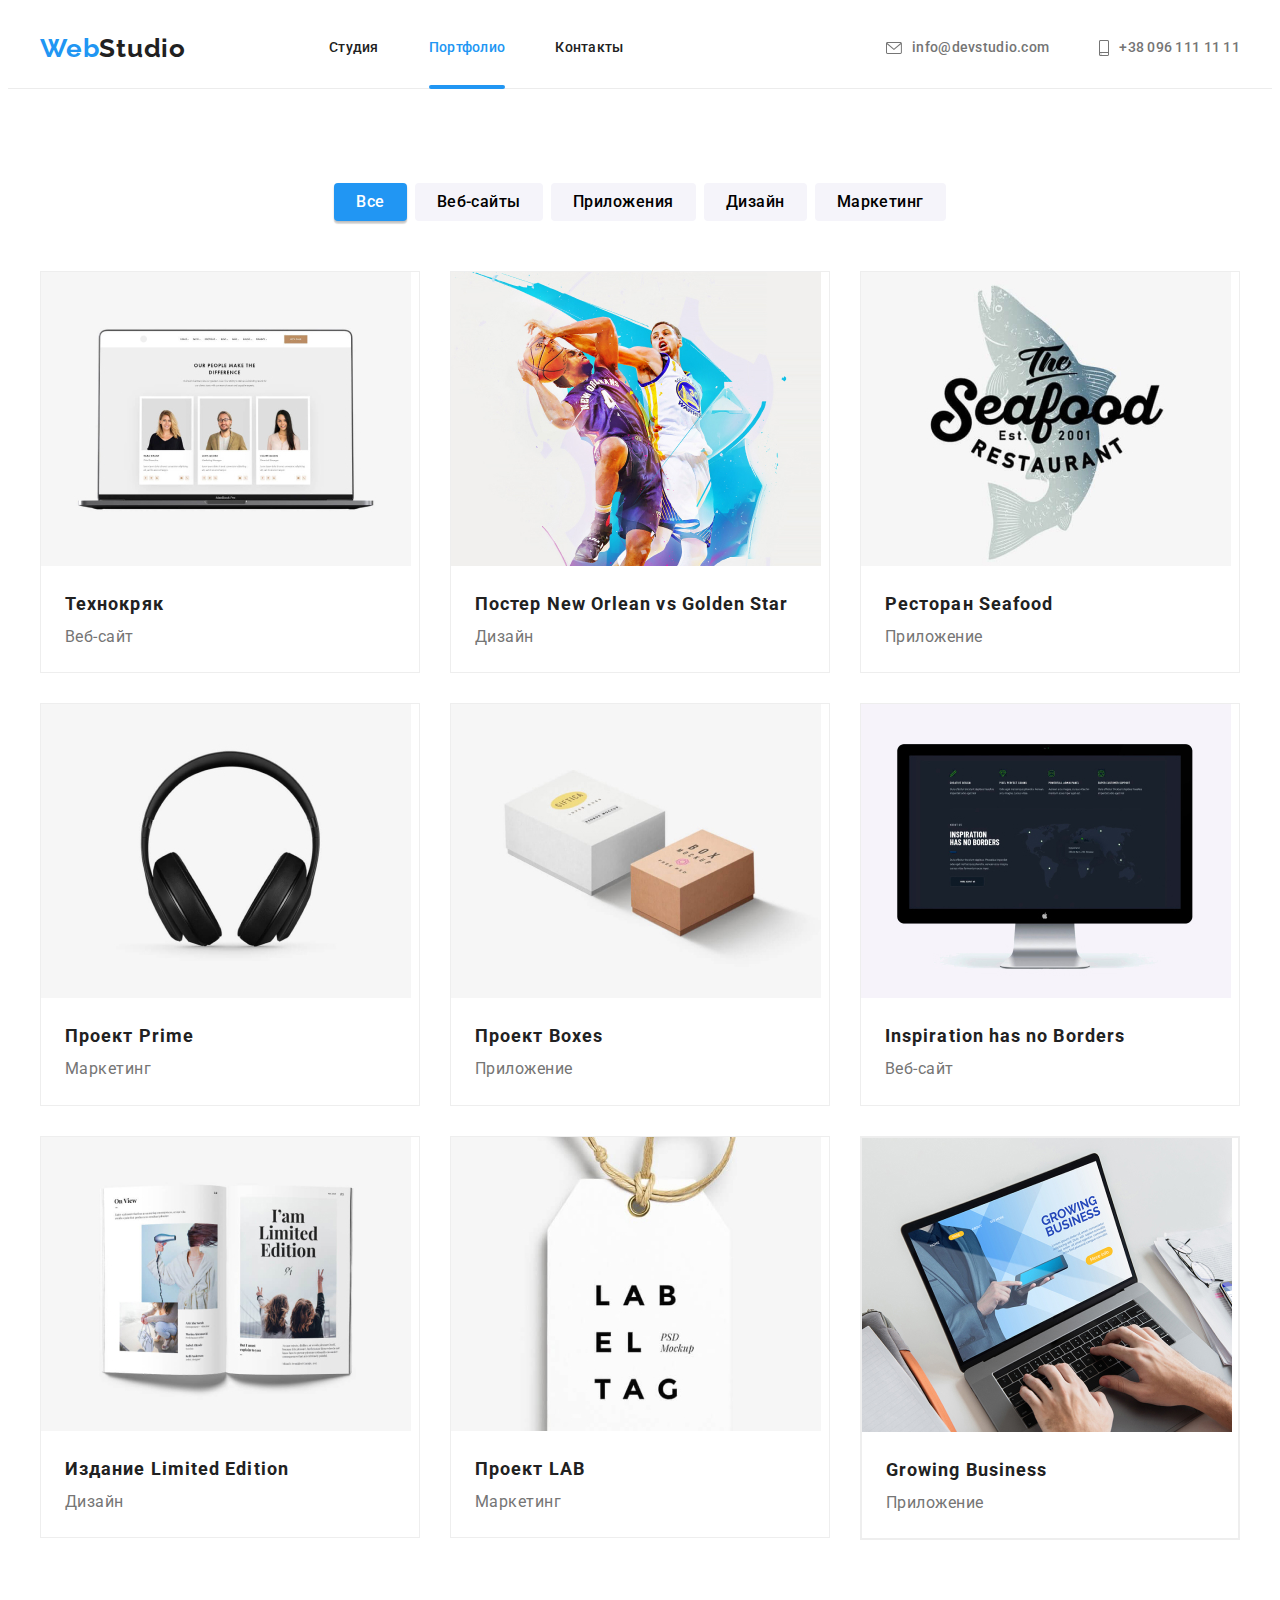
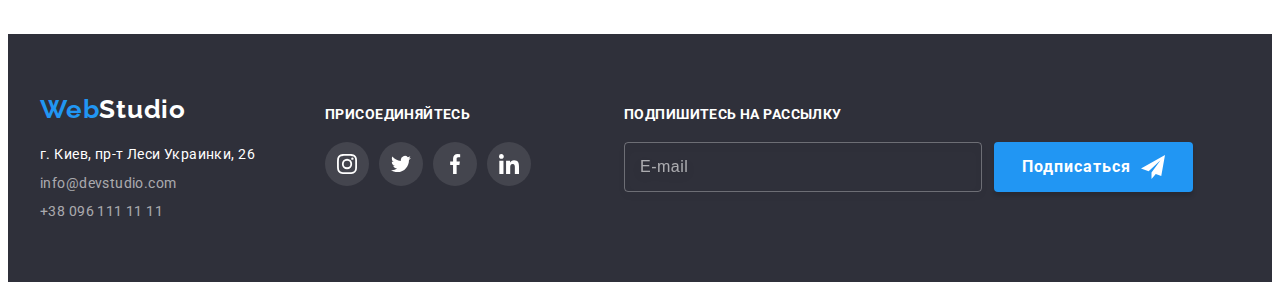
==== commit f08c99af: "homework7" ====
--- a/portfolio.html
+++ b/portfolio.html
@@ -12,32 +12,32 @@
     <link rel="preconnect" href="https://fonts.gstatic.com" crossorigin>
     <link href="https://fonts.googleapis.com/css2?family=Raleway:wght@700&family=Roboto:wght@400;500;700;900&display=swap"
         rel="stylesheet">
-    <link rel="stylesheet" href="css/styles.css">
+    <!-- <link rel="stylesheet" href="css/styles.css"> -->
     <link rel="stylesheet" href="css/main.min.css">
 </head>
 <body>
     <header class="page-header">
-        <div class="page-header__container">
+        <div class="page-header__container container">
             <nav class="page-header__nav">
                 <a href="" class="page-header__logo"><span class="page-header__logo--accent">Web</span>Studio</a>
                 <ul class="site-nav">
-                    <li class="site-nav__item list"><a href="./index.html" class="link">Студия</a></li>
-                    <li class="site-nav__item list"><a href="" class="link portfolio ">Портфолио</a></li>
-                    <li class="site-nav__item list"><a href="" class="link ">Контакты</a></li>
+                    <li class="site-nav__item list"><a href="./index.html" class="site-nav__link link">Студия</a></li>
+                    <li class="site-nav__item list"><a href="" class="site-nav__link link portfolio ">Портфолио</a></li>
+                    <li class="site-nav__item list"><a href="" class="site-nav__link link ">Контакты</a></li>
                 </ul>
             </nav>
             <ul class="contacts">
-                <li class="list">
-                    <a class="link link-mail" href="mailto:info@devstudio.com">
-                        <svg class="contacts-link-icon" width="16" height="12">
+                <li class="contacts__item list">
+                    <a class="link contacts__link" href="mailto:info@devstudio.com">
+                        <svg class="contacts__icon" width="16" height="12">
                             <use href="./images/icons.svg#icon-envelope"></use>
                         </svg>
                         info@devstudio.com
                     </a>
                 </li>
-                <li class="list">
-                    <a class="link link-tel" href="tel:+380961111111">
-                        <svg class="contacts-link-icon" width="10" height="16">
+                <li class="contacts__item list">
+                    <a class="link contacts__link" href="tel:+380961111111">
+                        <svg class="contacts__icon" width="10" height="16">
                             <use href="./images/icons.svg#icon-smartphone"></use>
                         </svg>
                         +38 096 111 11 11
@@ -49,189 +49,189 @@
     <main>
         <section class="exemples">
             <div class="container">
-                <h1 class="title-exemples">Примеры работ</h1>
+                <h1 class="exemples__title">Примеры работ</h1>
                 <ul class="filter">
-                    <li class="list"><button type="button" class="button all">Все</button>
-                    <li class="list"><button type="button" class="button web-site">Веб-сайты</button>
-                    <li class="list"><button type="button" class="button apps">Приложения</button>
-                    <li class="list"><button type="button" class="button disigne">Дизайн</button>
-                    <li class="list"><button type="button" class="button marketing">Маркетинг</button>
+                    <li class="filter__item list"><button type="button" class=" filter__button filter__button--active">Все</button>
+                    <li class="filter__item list"><button type="button" class=" filter__button ">Веб-сайты</button>
+                    <li class="filter__item list"><button type="button" class=" filter__button ">Приложения</button>
+                    <li class="filter__item list"><button type="button" class=" filter__button ">Дизайн</button>
+                    <li class="filter__item list"><button type="button" class=" filter__button">Маркетинг</button>
                 </ul>
             </div>
             <div class="container">
-                <ul class="list-exemples">
-                    <li class="list exemples-card">
-                        <article class="card">
-                            <div class="card-thumb">
-                                <img class="img-exemples" src="./images/tehnocryak.jpg" width="370" alt="ноутбук">
-                                <div class="card-overlay">
-                                    <p class="card-backdrop">Технокряк это современная площадка распространения коронавируса. Компании используют эту
-                                        платформу
-                                        для цифрового шпионажа и атак на защищённые сервера конкурентов.
-                                    </p>
-                                </div>
-                            </div>
-                            <div class="card-content">
-                                <h2 class="name-exemple">Технокряк</h2>
-                                <p class="description">Веб-сайт</p>
-                            </div>
-                        </article>
-                        
-                    </li>
-                    <li class="list exemples-card">
-                        <article class="card">
-                            <div class="card-thumb">
-                                <img class="img-exemples" src="./images/neworlean.jpg" width="370" alt="баскетболисты">
-                                <div class="card-overlay">
-                                    <p class="card-backdrop">Технокряк это современная площадка распространения коронавируса. Компании используют эту
-                                        платформу
-                                        для цифрового шпионажа и атак на защищённые сервера конкурентов.
-                                    </p>
-                                </div>
-                            </div>
-                            
-                            <div class="card-content">
-                                <h2 class="name-exemple">Постер New Orlean vs Golden Star</h2>
-                                <p class="description">Дизайн</p>
-                            </div>
-                            
-                        </article>
-                        
-                    </li>
-                    <li class="list exemples-card">
-                        <article class="card">
-                            <div class="card-thumb">
-                                <img class="img-exemples" src="./images/fish.jpg" width="370" alt="рыба">
-                                <div class="card-overlay">
-                                    <p class="card-backdrop">Технокряк это современная площадка распространения коронавируса. Компании используют эту
-                                        платформу
-                                        для цифрового шпионажа и атак на защищённые сервера конкурентов.
-                                    </p>
-                                </div>
-                            </div>
-                            
-                            <div class="card-content">
-                                <h2 class="name-exemple">Ресторан Seafood</h2>
-                                <p class="description">Приложение</p>
-                            </div>
-                            
-                        </article>
-                        
-                    </li>
-                    <li class="list exemples-card">
-                        <article class="card">
-                            <div class="card-thumb">
-                                <img class="img-exemples" src="./images/headphones.jpg" width="370" alt="наушники">
-                                <div class="card-overlay">
-                                    <p class="card-backdrop">Технокряк это современная площадка распространения коронавируса. Компании используют эту
-                                        платформу
-                                        для цифрового шпионажа и атак на защищённые сервера конкурентов.
-                                    </p>
-                                </div>
-                            </div>
-                            
-                            <div class="card-content">
-                                <h2 class="name-exemple">Проект Prime</h2>
-                                <p class="description">Маркетинг</p>
-                            </div>
-                        </article>
-                        
-                    </li>
-                    <li class="list exemples-card">
-                        <article class="card">
-                            <div class="card-thumb">
-                                <img class="img-exemples" src="./images/Boxes.jpg" width="370" alt="коробки">
-                                <div class="card-overlay">
-                                    <p class="card-backdrop">Технокряк это современная площадка распространения коронавируса. Компании используют эту
-                                        платформу
-                                        для цифрового шпионажа и атак на защищённые сервера конкурентов.
-                                    </p>
-                                </div>
-                            </div>
-                            
-                            <div class="card-content">
-                                <h2 class="name-exemple">Проект Boxes</h2>
-                                <p class="description">Приложение</p>
-                            </div>
-                            
-                        </article>
-                        
-                    </li>
-                    <li class="list exemples-card">
-                        <article class="card">
-                            <div class="card-thumb">
-                                <img class="img-exemples" src="./images/monitor.jpg" width="370" alt="манитор">
-                                <div class="card-overlay">
-                                    <p class="card-backdrop">Технокряк это современная площадка распространения коронавируса. Компании используют эту
-                                        платформу
-                                        для цифрового шпионажа и атак на защищённые сервера конкурентов.
-                                    </p>
-                                </div>
-                            </div>
-                            
-                            <div class="card-content">
-                                <h2 class="name-exemple">Inspiration has no Borders</h2>
-                                <p class="description">Веб-сайт</p>
-                            </div>
-                            
-                        </article>
-                        
-                    </li>
-                    <li class="list exemples-card">
-                        <article class="card">
-                            <div class="card-thumb">
-                                <img class="img-exemples" src="./images/book.jpg" width="370" alt="книга">
-                                <div class="card-overlay">
-                                    <p class="card-backdrop">Технокряк это современная площадка распространения коронавируса. Компании используют эту
-                                        платформу
-                                        для цифрового шпионажа и атак на защищённые сервера конкурентов.
-                                    </p>
-                                </div>
-                            </div>
-                            
-                            <div class="card-content">
-                                <h2 class="name-exemple">Издание Limited Edition</h2>
-                                <p class="description">Дизайн</p>
-                            </div>
-                            
-                        </article>
-                        
-                    </li>
-                    <li class="list exemples-card">
-                        <article class="card">
-                            <div class="card-thumb">
-                                <img class="img-exemples" src="./images/label.jpg" width="370" alt="лэйба">
-                                <div class="card-overlay">
-                                    <p class="card-backdrop">Технокряк это современная площадка распространения коронавируса. Компании используют эту
-                                        платформу
-                                        для цифрового шпионажа и атак на защищённые сервера конкурентов.
-                                    </p>
-                                </div>
-                            </div>
-                            
-                            <div class="card-content">
-                                <h2 class="name-exemple">Проект LAB</h2>
-                                <p class="description">Маркетинг</p>
-                            </div>
-                            
-                        </article>
-                        
-                    </li>
-                    <li class="list exemples-card">
-                        <article class="card">
-                            <div class="card-thumb">
-                                <img class="img-exemples" src="./images/laptop.jpg" width="370" alt="лаптоп">
-                                <div class="card-overlay">
-                                    <p class="card-backdrop">Технокряк это современная площадка распространения коронавируса. Компании используют эту
+                <ul class="exemples-list">
+                    <li class="exemples-list__item list">
+                        <article class="exemples-card">
+                            <div class="exemples-card__thumb">
+                                <img class="exemples-card__img" src="./images/tehnocryak.jpg" width="370" alt="ноутбук">
+                                <div class="exemples-card__overlay">
+                                    <p class="exemples-card__backdrop">Технокряк это современная площадка распространения коронавируса. Компании используют эту
+                                        платформу
+                                        для цифрового шпионажа и атак на защищённые сервера конкурентов.
+                                    </p>
+                                </div>
+                            </div>
+                            <div class="exemples-card__content">
+                                <h2 class="exemples-card__name">Технокряк</h2>
+                                <p class="exemples-card__description">Веб-сайт</p>
+                            </div>
+                        </article>
+                        
+                    </li>
+                    <li class="exemples-list__item list">
+                        <article class="exemples-card">
+                            <div class="exemples-card__thumb">
+                                <img class="exemples-card__img" src="./images/neworlean.jpg" width="370" alt="баскетболисты">
+                                <div class="exemples-card__overlay">
+                                    <p class="exemples-card__backdrop">Технокряк это современная площадка распространения коронавируса. Компании используют эту
+                                        платформу
+                                        для цифрового шпионажа и атак на защищённые сервера конкурентов.
+                                    </p>
+                                </div>
+                            </div>
+                            
+                            <div class="exemples-card__content">
+                                <h2 class="exemples-card__name">Постер New Orlean vs Golden Star</h2>
+                                <p class="exemples-card__description">Дизайн</p>
+                            </div>
+                            
+                        </article>
+                        
+                    </li>
+                    <li class="exemples-list__item list">
+                        <article class="exemples-card">
+                            <div class="exemples-card__thumb">
+                                <img class="exemples-card__img" src="./images/fish.jpg" width="370" alt="рыба">
+                                <div class="exemples-card__overlay">
+                                    <p class="exemples-card__backdrop">Технокряк это современная площадка распространения коронавируса. Компании используют эту
+                                        платформу
+                                        для цифрового шпионажа и атак на защищённые сервера конкурентов.
+                                    </p>
+                                </div>
+                            </div>
+                            
+                            <div class="exemples-card__content">
+                                <h2 class="exemples-card__name">Ресторан Seafood</h2>
+                                <p class="exemples-card__description">Приложение</p>
+                            </div>
+                            
+                        </article>
+                        
+                    </li>
+                    <li class="exemples-list__item list">
+                        <article class="exemples-card">
+                            <div class="exemples-card__thumb">
+                                <img class="exemples-card__img" src="./images/headphones.jpg" width="370" alt="наушники">
+                                <div class="exemples-card__overlay">
+                                    <p class="exemples-card__backdrop">Технокряк это современная площадка распространения коронавируса. Компании используют эту
+                                        платформу
+                                        для цифрового шпионажа и атак на защищённые сервера конкурентов.
+                                    </p>
+                                </div>
+                            </div>
+                            
+                            <div class="exemples-card__content">
+                                <h2 class="exemples-card__name">Проект Prime</h2>
+                                <p class="exemples-card__description">Маркетинг</p>
+                            </div>
+                        </article>
+                        
+                    </li>
+                    <li class="exemples-list__item list">
+                        <article class="exemples-card">
+                            <div class="exemples-card__thumb">
+                                <img class="exemples-card__img" src="./images/Boxes.jpg" width="370" alt="коробки">
+                                <div class="exemples-card__overlay">
+                                    <p class="exemples-card__backdrop">Технокряк это современная площадка распространения коронавируса. Компании используют эту
+                                        платформу
+                                        для цифрового шпионажа и атак на защищённые сервера конкурентов.
+                                    </p>
+                                </div>
+                            </div>
+                            
+                            <div class="exemples-card__content">
+                                <h2 class="exemples-card__name">Проект Boxes</h2>
+                                <p class="exemples-card__description">Приложение</p>
+                            </div>
+                            
+                        </article>
+                        
+                    </li>
+                    <li class="exemples-list__item list">
+                        <article class="exemples-card">
+                            <div class="exemples-card__thumb">
+                                <img class="exemples-card__img" src="./images/monitor.jpg" width="370" alt="манитор">
+                                <div class="exemples-card__overlay">
+                                    <p class="exemples-card__backdrop">Технокряк это современная площадка распространения коронавируса. Компании используют эту
+                                        платформу
+                                        для цифрового шпионажа и атак на защищённые сервера конкурентов.
+                                    </p>
+                                </div>
+                            </div>
+                            
+                            <div class="exemples-card__content">
+                                <h2 class="exemples-card__name">Inspiration has no Borders</h2>
+                                <p class="exemples-card__description">Веб-сайт</p>
+                            </div>
+                            
+                        </article>
+                        
+                    </li>
+                    <li class="exemples-list__item list">
+                        <article class="exemples-card">
+                            <div class="exemples-card__thumb">
+                                <img class="exemples-card__img" src="./images/book.jpg" width="370" alt="книга">
+                                <div class="exemples-card__overlay">
+                                    <p class="exemples-card__backdrop">Технокряк это современная площадка распространения коронавируса. Компании используют эту
+                                        платформу
+                                        для цифрового шпионажа и атак на защищённые сервера конкурентов.
+                                    </p>
+                                </div>
+                            </div>
+                            
+                            <div class="exemples-card__content">
+                                <h2 class="exemples-card__name">Издание Limited Edition</h2>
+                                <p class="exemples-card__description">Дизайн</p>
+                            </div>
+                            
+                        </article>
+                        
+                    </li>
+                    <li class="exemples-list__item list">
+                        <article class="exemples-card">
+                            <div class="exemples-card__thumb">
+                                <img class="exemples-card__img" src="./images/label.jpg" width="370" alt="лэйба">
+                                <div class="exemples-card__overlay">
+                                    <p class="exemples-card__backdrop">Технокряк это современная площадка распространения коронавируса. Компании используют эту
+                                        платформу
+                                        для цифрового шпионажа и атак на защищённые сервера конкурентов.
+                                    </p>
+                                </div>
+                            </div>
+                            
+                            <div class="exemples-card__content">
+                                <h2 class="exemples-card__name">Проект LAB</h2>
+                                <p class="exemples-card__description">Маркетинг</p>
+                            </div>
+                            
+                        </article>
+                        
+                    </li>
+                    <li class="exemples-list__item list exemples-card">
+                        <article class="exemples-card">
+                            <div class="exemples-card__thumb">
+                                <img class="exemples-card__img" src="./images/laptop.jpg" width="370" alt="лаптоп">
+                                <div class="exemples-card__overlay">
+                                    <p class="exemples-card__backdrop">Технокряк это современная площадка распространения коронавируса. Компании используют эту
                                         платформу
                                         для цифрового шпионажа и атак на защищённые сервера конкурентов.
                                     </p>
                                 </div>
                             </div>
                            
-                            <div class="card-content">
-                                <h2 class="name-exemple">Growing Business</h2>
-                                <p class="description">Приложение</p>
+                            <div class="exemples-card__content">
+                                <h2 class="exemples-card__name">Growing Business</h2>
+                                <p class="exemples-card__description">Приложение</p>
                             </div>
                             
                         </article>
@@ -242,72 +242,73 @@
             
         </section>
     </main>
-<footer class="footer">
+<footer class="footer-page">
     <div class="container">
-        <ul class="footer-items">
+        <ul class="footer">
             <li class="list">
-                <a href="" class="logo footer-logo"><span class="color-text">Web</span>Studio</a>
+                <a href="" class="footer__logo"><span class="footer__logo--accent">Web</span>Studio</a>
                 <address class="address">
                     г. Киев, пр-т Леси Украинки, 26
                     <ul class="footer-contacts">
-                        <li class="list"><a class="link footer-link"
+                        <li class="footer-contacts__item list"><a class="link footer-contacts__link"
                                 href="mailto:info@devstudio.com">info@devstudio.com</a></li>
-                        <li class="list"><a class="link footer-link" href="tel:+380961111111">+38 096 111 11 11</a></li>
+                        <li class="footer-contacts__item list"><a class="link footer-contacts__link"
+                                href="tel:+380961111111">+38 096 111 11 11</a></li>
                     </ul>
                 </address>
             </li>
             <li class="list">
                 <div class="footer-social">
-                    <h3 class="title"> присоединяйтесь</h3>
-                    <ul class="footer-social-list">
-                        <li class="list footer-social-item">
-                            <a class="footer-social-link" href="">
-                                <svg class="footer-social-icon" width="20" height="20">
+                    <h3 class="footer-social__title"> присоединяйтесь</h3>
+                    <ul class="footer-social__list">
+                        <li class="list footer-social__item">
+                            <a class="footer-social__link" href="">
+                                <svg class="footer-social__icon" width="20" height="20">
                                     <use href="./images/icons.svg#icon-instagram"></use>
 
                                 </svg>
                             </a>
                         </li>
-                        <li class="list footer-social-item">
-                            <a class="footer-social-link" href="">
-                                <svg class="footer-social-icon" width="20" height="20">
+                        <li class="list footer-social__item">
+                            <a class="footer-social__link" href="">
+                                <svg class="footer-social__icon" width="20" height="20">
                                     <use href="./images/icons.svg#icon-twitter"></use>
                                 </svg>
                             </a>
                         </li>
-                        <li class="list footer-social-item">
-                            <a class="footer-social-link" href="">
-                                <svg class="footer-social-icon" width="20" height="20">
+                        <li class="list footer-social__item">
+                            <a class="footer-social__link" href="">
+                                <svg class="footer-social__icon" width="20" height="20">
                                     <use href="./images/icons.svg#icon-facebook"></use>
                                 </svg>
                             </a>
                         </li>
-                        <li class="list footer-social-item">
-                            <a class="footer-social-link" href="">
-                                <svg class="footer-social-icon" width="20" height="20">
+                        <li class="list footer-social__item">
+                            <a class="footer-social__link" href="">
+                                <svg class="footer-social__icon" width="20" height="20">
                                     <use href="./images/icons.svg#icon-linkedin"></use>
                                 </svg>
                             </a>
                         </li>
-                        
                     </ul>
                 </div>
+
             </li>
             <li class="list">
-                <div class="footer-form">
-                    <h3 class="title"> Подпишитесь на рассылку</h3>
-                    <form class="footer-form-email">
-                        <input type="email" class="footer-form-input" name="email-footer" placeholder="E-mail">
-                        <button type="submit" class="footer-submit-button">
+                <div class="footer-social__form">
+                    <h3 class="footer-social__title"> Подпишитесь на рассылку</h3>
+                    <form class="footer-form">
+                        <input type="email" class="footer-form__input" name="email-footer" placeholder="E-mail">
+                        <button type="submit" class="footer-form__button">
                             Подписаться
-                            <svg class="submit-footer-icon" width="24" height="24">
+                            <svg class="footer-form__button__icon" width="24" height="24">
                                 <use href="./images/icons.svg#icon-send"></use>
                             </svg>
                         </button>
                     </form>
-            
+                
                 </div>
-            
+
             </li>
         </ul>
 
--- a/css/main.min.css
+++ b/css/main.min.css
@@ -1,2 +1,2 @@
-:root{--body-color: #212121;--hero-color: #ffffff;--btn-color: #ffffff;--accent-color: #2196f3;--first-btn-color: #2196f3;--hover-btn-color: #188ce8;--second-btn-color: #f5f4fa;--text-color: #757575;--footer-link-color: rgba(255, 255, 255, 0.6);--bacground-color: #2f303a;--box-shadow-color: rgba(0, 0, 0, 0.15);--command-background-color: #f5f4fa;--size-to-line: 94px;--size-between: 30px;--size-top: 50px;--animation-type: cubic-bezier(0.4, 0, 0.2, 1);--animation-duration: 250ms}.backdrop.is-hidden{opacity:0;pointer-events:none}.link,.logo{text-decoration:none}.button,.hero-button{cursor:pointer}p,h1,h2,h3,h4,h5,h6{margin:0}ul{padding-left:0;margin:0}body{font-family:Roboto, sans-serif;color:var(--body-color)}.link,.logo{color:var(--body-color)}.list{list-style-type:none}img{display:block;max-width:100%;height:auto}.container{width:1200px;margin-left:auto;margin-right:auto;-webkit-box-align:center;-ms-flex-align:center;align-items:center;padding-left:15px;padding-right:15px}.hero-button{font-family:inherit;font-weight:700;font-size:16px;line-height:1.87;text-align:center;letter-spacing:0.06em;padding:10px 32px;color:var(--btn-color);background-color:var(--first-btn-color);-webkit-box-shadow:0px 4px 4px var(--box-shadow-color);box-shadow:0px 4px 4px var(--box-shadow-color);border-radius:4px;border:none;-webkit-transition-property:background-color;transition-property:background-color;-webkit-transition-duration:var(--animation-duration);transition-duration:var(--animation-duration);-webkit-transition-timing-function:var(--animation-type);transition-timing-function:var(--animation-type)}.hero-button:hover,.hero-button:focus{background-color:var(--hover-btn-color);border:none}.modal-form{width:448px}.close-modal{position:absolute;top:8px;right:8px;background-color:var(--btn-color);border:none;padding:0}.close-modal-link{display:-webkit-box;display:-ms-flexbox;display:flex;-webkit-box-pack:center;-ms-flex-pack:center;justify-content:center;-webkit-box-align:center;-ms-flex-align:center;align-items:center;width:30px;height:30px;border-radius:50%;background:#ffffff;border:1px solid rgba(0,0,0,0.1);-webkit-transition-property:fill;transition-property:fill;-webkit-transition-duration:var(--animation-duration);transition-duration:var(--animation-duration);-webkit-transition-timing-function:var(--animation-type);transition-timing-function:var(--animation-type)}.close-modal-link:hover,.close-modal-link:focus{fill:var(--hover-btn-color)}.modal-title{margin-bottom:12px;font-weight:700;font-size:20px;line-height:1.15;text-align:center;letter-spacing:0.03em;color:#212121}.label-form{margin-bottom:4px;font-weight:400;font-size:12px;line-height:1.17;letter-spacing:0.01em;color:#757575}.form-field{position:relative;display:-webkit-box;display:-ms-flexbox;display:flex;-webkit-box-orient:vertical;-webkit-box-direction:normal;-ms-flex-direction:column;flex-direction:column;margin-bottom:10px}.form-input,.comment{outline:none;margin:0;border:1px solid rgba(33,33,33,0.2);-webkit-box-sizing:border-box;box-sizing:border-box;border-radius:4px;resize:none;-webkit-transition-property:border-color;transition-property:border-color;-webkit-transition-duration:var(--animation-duration);transition-duration:var(--animation-duration);-webkit-transition-timing-function:var(--animation-type);transition-timing-function:var(--animation-type)}.form-input{padding-top:12px;padding-bottom:12px;padding-right:12px;padding-left:42px;height:40px}.comment{padding:12px 16px;height:120px;overflow:hidden}.comment::-webkit-input-placeholder{font-weight:normal;font-size:14px;line-height:1.4;letter-spacing:0.01em;color:rgba(117,117,117,0.5)}.comment:-ms-input-placeholder{font-weight:normal;font-size:14px;line-height:1.4;letter-spacing:0.01em;color:rgba(117,117,117,0.5)}.comment::-ms-input-placeholder{font-weight:normal;font-size:14px;line-height:1.4;letter-spacing:0.01em;color:rgba(117,117,117,0.5)}.comment::placeholder{font-weight:normal;font-size:14px;line-height:1.4;letter-spacing:0.01em;color:rgba(117,117,117,0.5)}.icon-form{position:absolute;left:12px;top:50%;-webkit-transition-property:fill;transition-property:fill;-webkit-transition-duration:var(--animation-duration);transition-duration:var(--animation-duration);-webkit-transition-timing-function:var(--animation-type);transition-timing-function:var(--animation-type)}.form-input:focus ~ .icon-form{fill:var(--accent-color)}.form-input:focus,.comment:focus{border-color:var(--accent-color)}.check{display:-webkit-box;display:-ms-flexbox;display:flex;-webkit-box-align:center;-ms-flex-align:center;align-items:center;-webkit-box-pack:center;-ms-flex-pack:center;justify-content:center;font-weight:400;font-size:14px;line-height:1.71;letter-spacing:0.03em;color:#757575}.form-field-check{width:100%;margin-top:10px;margin-bottom:30px}.check-input{position:absolute;width:1px;height:1px;margin:-1px;border:0;padding:0;clip:rect(0 0 0 0);overflow:hidden}.check-icon{display:inline-block;margin-right:8px;border:2px solid #212121;border-radius:2px;-webkit-transition-property:background-color, border-color;transition-property:background-color, border-color;-webkit-transition-duration:var(--animation-duration);transition-duration:var(--animation-duration);-webkit-transition-timing-function:var(--animation-type);transition-timing-function:var(--animation-type)}.check-input:checked+.check-icon{border-color:var(--accent-color);background-color:var(--accent-color)}.agreement a{color:var(--accent-color);padding-left:4px}.submit-form{display:-webkit-box;display:-ms-flexbox;display:flex;-webkit-box-pack:center;-ms-flex-pack:center;justify-content:center}.submit-button{font-family:inherit;font-weight:700;font-size:16px;line-height:1.87;text-align:center;letter-spacing:0.06em;padding:10px 55px;color:var(--btn-color);background-color:var(--first-btn-color);-webkit-box-shadow:0px 4px 4px var(--box-shadow-color);box-shadow:0px 4px 4px var(--box-shadow-color);border-radius:4px;border:none;-webkit-transition-property:background-color;transition-property:background-color;-webkit-transition-duration:var(--animation-duration);transition-duration:var(--animation-duration);-webkit-transition-timing-function:var(--animation-type);transition-timing-function:var(--animation-type)}.submit-button:hover,.submit-button:focus{background-color:var(--hover-btn-color);border:none}.section-title{font-weight:700;font-size:36px;line-height:1.17;text-align:center;letter-spacing:0.03em;margin-bottom:var(--size-top)}.button{font-family:inherit;font-weight:500;font-size:16px;line-height:1.62;text-align:center;letter-spacing:0.03em;background-color:var(--second-btn-color);border-radius:4px;border:none;-webkit-transition-property:background-color, color;transition-property:background-color, color;-webkit-transition-duration:var(--animation-duration);transition-duration:var(--animation-duration);-webkit-transition-timing-function:var(--animation-type);transition-timing-function:var(--animation-type)}.all,.button:hover,.button:focus{color:var(--btn-color);background-color:var(--accent-color);-webkit-box-shadow:0px 3px 1px rgba(0,0,0,0.1),0px 1px 2px rgba(0,0,0,0.08),0px 2px 2px rgba(0,0,0,0.12);box-shadow:0px 3px 1px rgba(0,0,0,0.1),0px 1px 2px rgba(0,0,0,0.08),0px 2px 2px rgba(0,0,0,0.12);border-radius:4px;border:none}.footer-form{margin-top:12px;margin-left:93px}.footer-form-email{margin-top:20px;display:-webkit-box;display:-ms-flexbox;display:flex}.footer-form-input{width:358px;height:50px;margin-right:12px;padding:16px 15px;color:var(--btn-color);border:1px solid rgba(255,255,255,0.3);-webkit-box-sizing:border-box;box-sizing:border-box;-webkit-filter:drop-shadow(0px 4px 4px rgba(0,0,0,0.15));filter:drop-shadow(0px 4px 4px rgba(0,0,0,0.15));border-radius:4px;background:rgba(0,0,0,0)}.footer-form-input::-webkit-input-placeholder{display:-webkit-box;display:flex;-webkit-box-align:center;align-items:center;letter-spacing:0.03em;font-weight:400;font-size:16px;line-height:1.25;color:rgba(255,255,255,0.6)}.footer-form-input:-ms-input-placeholder{display:-ms-flexbox;display:flex;-ms-flex-align:center;align-items:center;letter-spacing:0.03em;font-weight:400;font-size:16px;line-height:1.25;color:rgba(255,255,255,0.6)}.footer-form-input::-ms-input-placeholder{display:-ms-flexbox;display:flex;-ms-flex-align:center;align-items:center;letter-spacing:0.03em;font-weight:400;font-size:16px;line-height:1.25;color:rgba(255,255,255,0.6)}.footer-form-input::placeholder{display:-webkit-box;display:-ms-flexbox;display:flex;-webkit-box-align:center;-ms-flex-align:center;align-items:center;letter-spacing:0.03em;font-weight:400;font-size:16px;line-height:1.25;color:rgba(255,255,255,0.6)}.footer-submit-button{display:-webkit-box;display:-ms-flexbox;display:flex;-webkit-box-align:center;-ms-flex-align:center;align-items:center;padding:10px 28px;font-family:inherit;font-weight:700;font-size:16px;line-height:1.87;letter-spacing:0.06em;color:var(--btn-color);border:none;background:#2196f3;-webkit-box-shadow:0px 4px 4px rgba(0,0,0,0.15);box-shadow:0px 4px 4px rgba(0,0,0,0.15);border-radius:4px}.submit-footer-icon{margin-left:10px}.page-header{border-bottom:1px solid #ececec}.page-header__container{-webkit-box-pack:justify;-ms-flex-pack:justify;justify-content:space-between;display:-webkit-box;display:-ms-flexbox;display:flex}.page-header__container{width:1200px;margin-left:auto;margin-right:auto;-webkit-box-align:center;-ms-flex-align:center;align-items:center;padding-left:15px;padding-right:15px}.logo,.page-header__logo{text-decoration:none;color:var(--body-color);font-family:Raleway, sans-serif;font-weight:700;font-size:26px;line-height:1.19;letter-spacing:0.03em}.page-header__logo--accent,.color-text{color:var(--accent-color)}.page-header__nav{display:-webkit-box;display:-ms-flexbox;display:flex;-webkit-box-align:center;-ms-flex-align:center;align-items:center}.site-nav{margin-left:93px}.site-nav__item:not(last-child){margin-left:50px}.site-nav,.contacts{display:-webkit-box;display:-ms-flexbox;display:flex;font-weight:500;font-size:14px;line-height:1.14;letter-spacing:0.02em}.site-nav .link{position:relative;display:block;padding-top:32px;padding-bottom:32px}.contacts .list+.list{margin-left:50px}.contacts .link{color:var(--text-color)}.contacts-link-icon{fill:currentColor;display:-webkit-box;display:-ms-flexbox;display:flex;margin-right:10px}.studio{color:var(--accent-color)}.studio::after,.portfolio::after{content:"";position:absolute;left:0;bottom:-1px;display:block;width:100%;height:4px;background-color:var(--accent-color);border-radius:2px}.portfolio{color:var(--accent-color)}.link{-webkit-transition-property:color;transition-property:color;-webkit-transition-duration:var(--animation-duration);transition-duration:var(--animation-duration);-webkit-transition-timing-function:var(--animation-type);transition-timing-function:var(--animation-type)}.link:hover,.link:focus{color:var(--accent-color)}.link-mail,.link-tel{display:-webkit-box;display:-ms-flexbox;display:flex;-webkit-box-align:center;-ms-flex-align:center;align-items:center}.hero{background-color:var(--bacground-color);padding-top:200px;padding-bottom:200px}.overlay{display:block;max-width:1600px;height:600px;margin-left:auto;margin-right:auto;background-image:-webkit-gradient(linear, left top, left bottom, from(rgba(47,48,58,0.4)), to(rgba(47,48,58,0.4))),url(../images/hero.jpg);background-image:linear-gradient(rgba(47,48,58,0.4), rgba(47,48,58,0.4)),url(../images/hero.jpg);background-size:cover;background-position:center;background-repeat:no-repeat}.hero .container{text-align:center}.hero-title{font-weight:900;font-size:44px;line-height:1.36;letter-spacing:0.06em;text-transform:uppercase;color:var(--hero-color);margin-bottom:var(--size-between);width:696px;margin-left:auto;margin-right:auto}.backdrop{position:fixed;top:0px;left:0px;width:100%;height:100%;background-color:rgba(0,0,0,0.2);opacity:1;-webkit-transition-property:opacity;transition-property:opacity;-webkit-transition-duration:var(--animation-duration);transition-duration:var(--animation-duration);-webkit-transition-timing-function:var(--animation-type);transition-timing-function:var(--animation-type)}.backdrop.is-hidden .modal{-webkit-transform:translate(-50%, -50%) scale(1.1);transform:translate(-50%, -50%) scale(1.1)}.modal{position:absolute;top:50%;left:50%;-webkit-transform:translate(-50%, -50%) scale(1);transform:translate(-50%, -50%) scale(1);-webkit-transition-duration:var(--animation-duration);transition-duration:var(--animation-duration);-webkit-transition-timing-function:var(--animation-type);transition-timing-function:var(--animation-type);min-width:528px;min-height:581px;background-color:var(--btn-color);-webkit-box-shadow:0px 1px 3px rgba(0,0,0,0.12),0px 1px 1px rgba(0,0,0,0.14),0px 2px 1px rgba(0,0,0,0.2);box-shadow:0px 1px 3px rgba(0,0,0,0.12),0px 1px 1px rgba(0,0,0,0.14),0px 2px 1px rgba(0,0,0,0.2);border-radius:4px;padding:40px}.feature-list{padding-top:var(--size-to-line);padding-bottom:var(--size-to-line)}.feature-items{display:-webkit-box;display:-ms-flexbox;display:flex;-ms-flex-wrap:wrap;flex-wrap:wrap;margin-left:calc(-1 * var(--size-between))}.feature-items>.list{-ms-flex-preferred-size:calc(100% / 4 - var(--size-between));flex-basis:calc(100% / 4 - var(--size-between));margin-left:var(--size-between)}.feature-list .title{font-weight:700;font-size:14px;line-height:1.14;letter-spacing:0.03em;text-transform:uppercase;margin-bottom:10px}.feature-list .text{font-size:14px;line-height:1.71;letter-spacing:0.03em;color:var(--text-color)}.feature-items-link{width:270px;height:120px;background-color:#f5f4fa;display:-webkit-box;display:-ms-flexbox;display:flex;-webkit-box-pack:center;-ms-flex-pack:center;justify-content:center;-webkit-box-align:center;-ms-flex-align:center;align-items:center;border-radius:4px;margin-bottom:30px}.directions-item{display:-webkit-box;display:-ms-flexbox;display:flex;-ms-flex-wrap:wrap;flex-wrap:wrap;margin-left:calc(-1 * var(--size-between))}.directions-item>.list{-ms-flex-preferred-size:calc(100% / 3 - var(--size-between));flex-basis:calc(100% / 3 - var(--size-between));margin-left:var(--size-between)}.directions{padding-bottom:var(--size-to-line)}.directions-card{position:relative}.directions-card-item{position:absolute;bottom:0;min-height:70px;width:100%;display:-webkit-box;display:-ms-flexbox;display:flex;-webkit-box-align:center;-ms-flex-align:center;align-items:center;-webkit-box-pack:center;-ms-flex-pack:center;justify-content:center;font-weight:700;font-size:14px;line-height:1.14;letter-spacing:0.03em;text-transform:uppercase;color:var(--hero-color);background-color:rgba(47,48,58,0.8)}.command{background:var(--command-background-color);padding-top:var(--size-to-line);padding-bottom:var(--size-to-line)}.employees{display:-webkit-box;display:-ms-flexbox;display:flex;-ms-flex-wrap:wrap;flex-wrap:wrap;margin-left:calc(-1 * var(--size-between));margin-top:var(--size-top)}.employees>.list{-ms-flex-preferred-size:calc(100% / 4 - var(--size-between));flex-basis:calc(100% / 4 - var(--size-between));margin-left:var(--size-between);background-color:white;-webkit-box-shadow:0px 1px 3px rgba(0,0,0,0.12),0px 1px 1px rgba(0,0,0,0.14),0px 2px 1px rgba(0,0,0,0.2);box-shadow:0px 1px 3px rgba(0,0,0,0.12),0px 1px 1px rgba(0,0,0,0.14),0px 2px 1px rgba(0,0,0,0.2);border-radius:0px 0px 4px 4px}.name-employee{font-weight:500;font-size:16px;line-height:1.19;text-align:center;letter-spacing:0.03em;margin-bottom:10px}.position{font-size:16px;line-height:1.19;text-align:center;letter-spacing:0.03em;color:var(--text-color)}.item-name{padding-top:var(--size-between);padding-bottom:var(--size-between)}.employee-social{display:-webkit-box;display:-ms-flexbox;display:flex;-webkit-box-pack:center;-ms-flex-pack:center;justify-content:center;margin-top:16px}.employee-social-item+.employee-social-item{margin-left:10px}.employee-social-link{display:-webkit-box;display:-ms-flexbox;display:flex;-webkit-box-pack:center;-ms-flex-pack:center;justify-content:center;-webkit-box-align:center;-ms-flex-align:center;align-items:center;width:44px;height:44px;background-color:var(--btn-color);border-radius:50%;color:#afb1b8;-webkit-transition-property:background-color, color;transition-property:background-color, color;-webkit-transition-duration:var(--animation-duration);transition-duration:var(--animation-duration);-webkit-transition-timing-function:var(--animation-type);transition-timing-function:var(--animation-type)}.employee-social-icon{fill:currentColor}.employee-social-link:hover,.employee-social-link:focus{background-color:var(--accent-color);color:var(--btn-color)}.clients{padding-top:var(--size-to-line);padding-bottom:var(--size-to-line)}.client-section-item{display:-webkit-box;display:-ms-flexbox;display:flex;-ms-flex-wrap:wrap;flex-wrap:wrap;margin-left:calc(-1 * var(--size-between))}.client-section-item>.list{-ms-flex-preferred-size:calc(100% / 6 - var(--size-between));flex-basis:calc(100% / 6 - var(--size-between));margin-left:var(--size-between)}.client-items-link{display:-webkit-box;display:-ms-flexbox;display:flex;-webkit-box-pack:center;-ms-flex-pack:center;justify-content:center;-webkit-box-align:center;-ms-flex-align:center;align-items:center;width:170px;height:92px;border:1px solid #afb1b8;-webkit-box-sizing:border-box;box-sizing:border-box;border-radius:4px;color:#afb1b8;-webkit-transition-property:background-color, color;transition-property:background-color, color;-webkit-transition-duration:var(--animation-duration);transition-duration:var(--animation-duration);-webkit-transition-timing-function:var(--animation-type);transition-timing-function:var(--animation-type)}.client-items-icon{fill:currentColor}.client-items-link:hover,.client-items-link:focus{border-color:var(--accent-color);color:var(--accent-color)}.title-exemples{position:absolute;width:1px;height:1px;margin:-1px;border:0;padding:0;white-space:nowrap;-webkit-clip-path:inset(100%);clip-path:inset(100%);clip:rect(0 0 0 0);overflow:hidden}.filter{display:-webkit-box;display:-ms-flexbox;display:flex;-webkit-box-pack:center;-ms-flex-pack:center;justify-content:center;margin-bottom:var(--size-top)}.filter .button{display:block;padding:6px 22px}.filter .list:not(:first-child){margin-left:8px}.list-exemples{display:-webkit-box;display:-ms-flexbox;display:flex;-ms-flex-wrap:wrap;flex-wrap:wrap;margin-left:calc(-1 * var(--size-between));margin-top:calc(-1 * var(--size-between))}.list-exemples>.list{-ms-flex-preferred-size:calc(100% / 3 - var(--size-between));flex-basis:calc(100% / 3 - var(--size-between));margin-left:var(--size-between);margin-top:var(--size-between)}.exemples{padding-top:var(--size-to-line);padding-bottom:var(--size-to-line)}.card-thumb{position:relative;overflow:hidden}.card-overlay{position:absolute;top:0;left:0;width:100%;height:100%;background-color:rgba(33,150,243,0.9);opacity:1;-webkit-transform:translateY(100%);transform:translateY(100%);-webkit-transition-property:-webkit-transform;transition-property:-webkit-transform;transition-property:transform;transition-property:transform, -webkit-transform;-webkit-transition-duration:var(--animation-duration);transition-duration:var(--animation-duration);-webkit-transition-timing-function:var(--animation-type);transition-timing-function:var(--animation-type)}.card:hover .card-overlay{-webkit-transform:translateY(0);transform:translateY(0)}.card-backdrop{display:-webkit-box;display:-ms-flexbox;display:flex;-webkit-box-align:center;-ms-flex-align:center;align-items:center;-webkit-box-pack:center;-ms-flex-pack:center;justify-content:center;width:100%;height:100%;padding-left:24px;padding-right:24px;font-size:18px;line-height:1.56;letter-spacing:0.03em;color:var(--hero-color);opacity:1}.card{background:#ffffff;border:1px solid #eeeeee;-webkit-box-sizing:border-box;box-sizing:border-box}.card-content{padding:20px 24px}.name-exemple{font-style:normal;font-weight:700;font-size:18px;line-height:2;letter-spacing:0.06em}.description{font-style:normal;font-size:16px;line-height:1.9;letter-spacing:0.03em;color:#757575}.card{-webkit-transition-property:-webkit-box-shadow;transition-property:-webkit-box-shadow;transition-property:box-shadow;transition-property:box-shadow, -webkit-box-shadow;-webkit-transition-duration:var(--animation-duration);transition-duration:var(--animation-duration);-webkit-transition-timing-function:var(--animation-type);transition-timing-function:var(--animation-type)}.card:hover,.card:focus{-webkit-box-shadow:0px 1px 1px rgba(0,0,0,0.12),0px 4px 4px rgba(0,0,0,0.06),1px 4px 6px rgba(0,0,0,0.16);box-shadow:0px 1px 1px rgba(0,0,0,0.12),0px 4px 4px rgba(0,0,0,0.06),1px 4px 6px rgba(0,0,0,0.16)}.card-thumb{position:relative;overflow:hidden}.card-overlay{position:absolute;top:0;left:0;width:100%;height:100%;background-color:rgba(33,150,243,0.9);opacity:1;-webkit-transform:translateY(100%);transform:translateY(100%);-webkit-transition-property:-webkit-transform;transition-property:-webkit-transform;transition-property:transform;transition-property:transform, -webkit-transform;-webkit-transition-duration:var(--animation-duration);transition-duration:var(--animation-duration);-webkit-transition-timing-function:var(--animation-type);transition-timing-function:var(--animation-type)}.card:hover .card-overlay{-webkit-transform:translateY(0);transform:translateY(0)}.card-backdrop{display:-webkit-box;display:-ms-flexbox;display:flex;-webkit-box-align:center;-ms-flex-align:center;align-items:center;-webkit-box-pack:center;-ms-flex-pack:center;justify-content:center;width:100%;height:100%;padding-left:24px;padding-right:24px;font-size:18px;line-height:1.56;letter-spacing:0.03em;color:var(--hero-color);opacity:1}.footer{background:#2f303a;padding-top:60px;padding-bottom:60px}.footer-logo{color:#ffffff;display:block;margin-bottom:20px}.footer-link{color:rgba(255,255,255,0.6)}.address{font-style:normal;font-size:14px;line-height:1.41;letter-spacing:0.03em;color:#ffffff}.footer-contacts .list{margin-top:9px}.footer-items{display:-webkit-box;display:-ms-flexbox;display:flex}.footer-items .title{font-weight:700;font-size:14px;line-height:1.17;letter-spacing:0.03em;text-transform:uppercase;color:var(--hero-color)}.footer-social{margin-top:12px;margin-left:70px}.footer-social-list{display:-webkit-box;display:-ms-flexbox;display:flex;-webkit-box-pack:center;-ms-flex-pack:center;justify-content:center;margin-top:20px}.footer-social-item+.footer-social-item{margin-left:10px}.footer-social-link{display:-webkit-box;display:-ms-flexbox;display:flex;-webkit-box-pack:center;-ms-flex-pack:center;justify-content:center;-webkit-box-align:center;-ms-flex-align:center;align-items:center;width:44px;height:44px;background-color:rgba(255,255,255,0.1);border-radius:50%;color:var(--btn-color);-webkit-transition-property:background-color, color;transition-property:background-color, color;-webkit-transition-duration:var(--animation-duration);transition-duration:var(--animation-duration);-webkit-transition-timing-function:var(--animation-type);transition-timing-function:var(--animation-type)}.footer-social-icon{fill:currentColor}.footer-social-link:hover,.footer-social-link:focus{background-color:var(--accent-color)}
+:root{--body-color: #212121;--hero-color: #ffffff;--btn-color: #ffffff;--accent-color: #2196f3;--first-btn-color: #2196f3;--hover-btn-color: #188ce8;--second-btn-color: #f5f4fa;--text-color: #757575;--footer-link-color: rgba(255, 255, 255, 0.6);--bacground-color: #2f303a;--box-shadow-color: rgba(0, 0, 0, 0.15);--command-background-color: #f5f4fa;--size-to-line: 94px;--size-between: 30px;--size-top: 50px;--animation-type: cubic-bezier(0.4, 0, 0.2, 1);--animation-duration: 250ms}.backdrop.is-hidden{opacity:0;pointer-events:none}.link,.logo{text-decoration:none}button{cursor:pointer}p,h1,h2,h3,h4,h5,h6{margin:0}ul{padding-left:0;margin:0}body{font-family:Roboto, sans-serif;color:var(--body-color)}.link,.logo{color:var(--body-color)}.list{list-style-type:none}img{display:block;max-width:100%;height:auto}.container{width:1200px;margin-left:auto;margin-right:auto;-webkit-box-align:center;-ms-flex-align:center;align-items:center;padding-left:15px;padding-right:15px}.button{font-family:inherit;font-weight:700;font-size:16px;line-height:1.87;text-align:center;letter-spacing:0.06em;color:var(--btn-color);background-color:var(--first-btn-color);-webkit-box-shadow:0px 4px 4px var(--box-shadow-color);box-shadow:0px 4px 4px var(--box-shadow-color);border-radius:4px;border:none;-webkit-transition-property:background-color;transition-property:background-color;-webkit-transition-duration:var(--animation-duration);transition-duration:var(--animation-duration);-webkit-transition-timing-function:var(--animation-type);transition-timing-function:var(--animation-type)}.button:hover,.button:focus{background-color:var(--hover-btn-color);border:none}.modal-form{width:448px}.modal-form__title{margin-bottom:12px;font-weight:700;font-size:20px;line-height:1.15;text-align:center;letter-spacing:0.03em;color:#212121}.modal-form__label{margin-bottom:4px;font-weight:400;font-size:12px;line-height:1.17;letter-spacing:0.01em;color:#757575}.modal-close{position:absolute;top:8px;right:8px;background-color:var(--btn-color);border:none;padding:0}.modal-close__link{display:-webkit-box;display:-ms-flexbox;display:flex;-webkit-box-pack:center;-ms-flex-pack:center;justify-content:center;-webkit-box-align:center;-ms-flex-align:center;align-items:center;width:30px;height:30px;border-radius:50%;background:#ffffff;border:1px solid rgba(0,0,0,0.1);-webkit-transition-property:fill;transition-property:fill;-webkit-transition-duration:var(--animation-duration);transition-duration:var(--animation-duration);-webkit-transition-timing-function:var(--animation-type);transition-timing-function:var(--animation-type)}.modal-close__link:hover,.modal-close__link:focus{fill:var(--hover-btn-color)}.modal-form__field{position:relative;display:-webkit-box;display:-ms-flexbox;display:flex;-webkit-box-orient:vertical;-webkit-box-direction:normal;-ms-flex-direction:column;flex-direction:column;margin-bottom:10px}.modal-form__field-check{width:100%;margin-top:10px;margin-bottom:30px}.modal-form__input,.comment{outline:none;margin:0;border:1px solid rgba(33,33,33,0.2);-webkit-box-sizing:border-box;box-sizing:border-box;border-radius:4px;resize:none;-webkit-transition-property:border-color;transition-property:border-color;-webkit-transition-duration:var(--animation-duration);transition-duration:var(--animation-duration);-webkit-transition-timing-function:var(--animation-type);transition-timing-function:var(--animation-type)}.modal-form__input{padding-top:12px;padding-bottom:12px;padding-right:12px;padding-left:42px;height:40px}.modal-form__input:focus{border-color:var(--accent-color)}.comment{padding:12px 16px;height:120px;overflow:hidden}.comment::-webkit-input-placeholder{font-weight:normal;font-size:14px;line-height:1.4;letter-spacing:0.01em;color:rgba(117,117,117,0.5)}.comment:-ms-input-placeholder{font-weight:normal;font-size:14px;line-height:1.4;letter-spacing:0.01em;color:rgba(117,117,117,0.5)}.comment::-ms-input-placeholder{font-weight:normal;font-size:14px;line-height:1.4;letter-spacing:0.01em;color:rgba(117,117,117,0.5)}.comment::placeholder{font-weight:normal;font-size:14px;line-height:1.4;letter-spacing:0.01em;color:rgba(117,117,117,0.5)}.comment:focus{border-color:var(--accent-color)}.icon-form{position:absolute;left:12px;top:50%;-webkit-transition-property:fill;transition-property:fill;-webkit-transition-duration:var(--animation-duration);transition-duration:var(--animation-duration);-webkit-transition-timing-function:var(--animation-type);transition-timing-function:var(--animation-type)}.modal-form__input:focus ~ .icon-form{fill:var(--accent-color)}.check{display:-webkit-box;display:-ms-flexbox;display:flex;-webkit-box-align:center;-ms-flex-align:center;align-items:center;-webkit-box-pack:center;-ms-flex-pack:center;justify-content:center;font-weight:400;font-size:14px;line-height:1.71;letter-spacing:0.03em;color:#757575}.check__input{position:absolute;width:1px;height:1px;margin:-1px;border:0;padding:0;clip:rect(0 0 0 0);overflow:hidden}.check__icon{display:inline-block;margin-right:8px;border:2px solid #212121;border-radius:2px;-webkit-transition-property:background-color, border-color;transition-property:background-color, border-color;-webkit-transition-duration:var(--animation-duration);transition-duration:var(--animation-duration);-webkit-transition-timing-function:var(--animation-type);transition-timing-function:var(--animation-type)}.check__input:checked+.check__icon{border-color:var(--accent-color);background-color:var(--accent-color)}.agreement a{color:var(--accent-color);padding-left:4px}.modal-submit{display:-webkit-box;display:-ms-flexbox;display:flex;-webkit-box-pack:center;-ms-flex-pack:center;justify-content:center}.modal-submit__button{padding:10px 55px}.section-title{font-weight:700;font-size:36px;line-height:1.17;text-align:center;letter-spacing:0.03em;margin-bottom:var(--size-top)}.filter__button{font-family:inherit;font-weight:500;font-size:16px;line-height:1.62;text-align:center;letter-spacing:0.03em;background-color:var(--second-btn-color);border-radius:4px;border:none;-webkit-transition-property:background-color, color;transition-property:background-color, color;-webkit-transition-duration:var(--animation-duration);transition-duration:var(--animation-duration);-webkit-transition-timing-function:var(--animation-type);transition-timing-function:var(--animation-type)}.filter__button:hover,.filter__button:focus{color:var(--btn-color);background-color:var(--accent-color);-webkit-box-shadow:0px 3px 1px rgba(0,0,0,0.1),0px 1px 2px rgba(0,0,0,0.08),0px 2px 2px rgba(0,0,0,0.12);box-shadow:0px 3px 1px rgba(0,0,0,0.1),0px 1px 2px rgba(0,0,0,0.08),0px 2px 2px rgba(0,0,0,0.12);border-radius:4px;border:none}.filter__button--active{color:var(--btn-color);background-color:var(--accent-color);-webkit-box-shadow:0px 3px 1px rgba(0,0,0,0.1),0px 1px 2px rgba(0,0,0,0.08),0px 2px 2px rgba(0,0,0,0.12);box-shadow:0px 3px 1px rgba(0,0,0,0.1),0px 1px 2px rgba(0,0,0,0.08),0px 2px 2px rgba(0,0,0,0.12);border-radius:4px;border:none}.exemples-card{background:#ffffff;border:1px solid #eeeeee;-webkit-box-sizing:border-box;box-sizing:border-box;-webkit-transition-property:-webkit-box-shadow;transition-property:-webkit-box-shadow;transition-property:box-shadow;transition-property:box-shadow, -webkit-box-shadow;-webkit-transition-duration:var(--animation-duration);transition-duration:var(--animation-duration);-webkit-transition-timing-function:var(--animation-type);transition-timing-function:var(--animation-type)}.exemples-card:hover,.exemples-card:focus{-webkit-box-shadow:0px 1px 1px rgba(0,0,0,0.12),0px 4px 4px rgba(0,0,0,0.06),1px 4px 6px rgba(0,0,0,0.16);box-shadow:0px 1px 1px rgba(0,0,0,0.12),0px 4px 4px rgba(0,0,0,0.06),1px 4px 6px rgba(0,0,0,0.16)}.exemples-card__content{padding:20px 24px}.exemples-card__thumb{position:relative;overflow:hidden}.exemples-card__overlay{position:absolute;top:0;left:0;width:100%;height:100%;background-color:rgba(33,150,243,0.9);opacity:1;-webkit-transform:translateY(100%);transform:translateY(100%);-webkit-transition-property:-webkit-transform;transition-property:-webkit-transform;transition-property:transform;transition-property:transform, -webkit-transform;-webkit-transition-duration:var(--animation-duration);transition-duration:var(--animation-duration);-webkit-transition-timing-function:var(--animation-type);transition-timing-function:var(--animation-type)}.exemples-card:hover .exemples-card__overlay{-webkit-transform:translateY(0);transform:translateY(0)}.exemples-card__backdrop{display:-webkit-box;display:-ms-flexbox;display:flex;-webkit-box-align:center;-ms-flex-align:center;align-items:center;-webkit-box-pack:center;-ms-flex-pack:center;justify-content:center;width:100%;height:100%;padding-left:24px;padding-right:24px;font-size:18px;line-height:1.56;letter-spacing:0.03em;color:var(--hero-color);opacity:1}.exemples-card__description{font-style:normal;font-size:16px;line-height:1.9;letter-spacing:0.03em;color:#757575}.exemples-card__name{font-style:normal;font-weight:700;font-size:18px;line-height:2;letter-spacing:0.06em}.footer-social__form{margin-top:12px;margin-left:93px}.footer-form{margin-top:20px;display:-webkit-box;display:-ms-flexbox;display:flex}.footer-form__input{width:358px;height:50px;margin-right:12px;padding:16px 15px;color:var(--btn-color);border:1px solid rgba(255,255,255,0.3);-webkit-box-sizing:border-box;box-sizing:border-box;-webkit-filter:drop-shadow(0px 4px 4px rgba(0,0,0,0.15));filter:drop-shadow(0px 4px 4px rgba(0,0,0,0.15));border-radius:4px;background:rgba(0,0,0,0)}.footer-form__input::-webkit-input-placeholder{display:-webkit-box;display:flex;-webkit-box-align:center;align-items:center;letter-spacing:0.03em;font-weight:400;font-size:16px;line-height:1.25;color:rgba(255,255,255,0.6)}.footer-form__input:-ms-input-placeholder{display:-ms-flexbox;display:flex;-ms-flex-align:center;align-items:center;letter-spacing:0.03em;font-weight:400;font-size:16px;line-height:1.25;color:rgba(255,255,255,0.6)}.footer-form__input::-ms-input-placeholder{display:-ms-flexbox;display:flex;-ms-flex-align:center;align-items:center;letter-spacing:0.03em;font-weight:400;font-size:16px;line-height:1.25;color:rgba(255,255,255,0.6)}.footer-form__input::placeholder{display:-webkit-box;display:-ms-flexbox;display:flex;-webkit-box-align:center;-ms-flex-align:center;align-items:center;letter-spacing:0.03em;font-weight:400;font-size:16px;line-height:1.25;color:rgba(255,255,255,0.6)}.footer-form__button{display:-webkit-box;display:-ms-flexbox;display:flex;-webkit-box-align:center;-ms-flex-align:center;align-items:center;padding:10px 28px;font-family:inherit;font-weight:700;font-size:16px;line-height:1.87;letter-spacing:0.06em;color:var(--btn-color);border:none;background:#2196f3;-webkit-box-shadow:0px 4px 4px rgba(0,0,0,0.15);box-shadow:0px 4px 4px rgba(0,0,0,0.15);border-radius:4px}.footer-form__button__icon{margin-left:10px}.page-header{border-bottom:1px solid #ececec}.page-header__container{-webkit-box-pack:justify;-ms-flex-pack:justify;justify-content:space-between;display:-webkit-box;display:-ms-flexbox;display:flex}.page-header__logo{text-decoration:none;color:var(--body-color);font-family:Raleway, sans-serif;font-weight:700;font-size:26px;line-height:1.19;letter-spacing:0.03em}.page-header__logo--accent{color:var(--accent-color)}.page-header__nav{display:-webkit-box;display:-ms-flexbox;display:flex;-webkit-box-align:center;-ms-flex-align:center;align-items:center}.site-nav{margin-left:93px}.site-nav__item:not(last-child){margin-left:50px}.site-nav__link{position:relative;display:block;padding-top:32px;padding-bottom:32px}.site-nav,.contacts{display:-webkit-box;display:-ms-flexbox;display:flex;font-weight:500;font-size:14px;line-height:1.14;letter-spacing:0.02em}.site-nav__link,.contacts__link{-webkit-transition-property:color;transition-property:color;-webkit-transition-duration:var(--animation-duration);transition-duration:var(--animation-duration);-webkit-transition-timing-function:var(--animation-type);transition-timing-function:var(--animation-type)}.site-nav__link:hover,.site-nav__link:focus,.contacts__link:hover,.contacts__link:focus{color:var(--accent-color)}.contacts__item+.contacts__item{margin-left:50px}.contacts__link{display:-webkit-box;display:-ms-flexbox;display:flex;-webkit-box-align:center;-ms-flex-align:center;align-items:center;color:var(--text-color)}.contacts__icon{fill:currentColor;display:-webkit-box;display:-ms-flexbox;display:flex;margin-right:10px}.studio,.portfolio{color:var(--accent-color)}.studio::after,.portfolio::after{content:"";position:absolute;left:0;bottom:-1px;display:block;width:100%;height:4px;background-color:var(--accent-color);border-radius:2px}.hero{background-color:var(--bacground-color);padding-top:200px;padding-bottom:200px}.hero__title{font-weight:900;font-size:44px;line-height:1.36;letter-spacing:0.06em;text-transform:uppercase;color:var(--hero-color);margin-bottom:var(--size-between);width:696px;margin-left:auto;margin-right:auto}.hero__button{padding:10px 32px}.overlay{display:block;max-width:1600px;height:600px;margin-left:auto;margin-right:auto;background-image:-webkit-gradient(linear, left top, left bottom, from(rgba(47,48,58,0.4)), to(rgba(47,48,58,0.4))),url(../images/hero.jpg);background-image:linear-gradient(rgba(47,48,58,0.4), rgba(47,48,58,0.4)),url(../images/hero.jpg);background-size:cover;background-position:center;background-repeat:no-repeat}.hero .container{text-align:center}.backdrop{position:fixed;top:0px;left:0px;width:100%;height:100%;background-color:rgba(0,0,0,0.2);opacity:1;-webkit-transition-property:opacity;transition-property:opacity;-webkit-transition-duration:var(--animation-duration);transition-duration:var(--animation-duration);-webkit-transition-timing-function:var(--animation-type);transition-timing-function:var(--animation-type)}.modal{position:absolute;top:50%;left:50%;-webkit-transform:translate(-50%, -50%) scale(1);transform:translate(-50%, -50%) scale(1);-webkit-transition-duration:var(--animation-duration);transition-duration:var(--animation-duration);-webkit-transition-timing-function:var(--animation-type);transition-timing-function:var(--animation-type);min-width:528px;min-height:581px;background-color:var(--btn-color);-webkit-box-shadow:0px 1px 3px rgba(0,0,0,0.12),0px 1px 1px rgba(0,0,0,0.14),0px 2px 1px rgba(0,0,0,0.2);box-shadow:0px 1px 3px rgba(0,0,0,0.12),0px 1px 1px rgba(0,0,0,0.14),0px 2px 1px rgba(0,0,0,0.2);border-radius:4px;padding:40px}.backdrop.is-hidden .modal{-webkit-transform:translate(-50%, -50%) scale(1.1);transform:translate(-50%, -50%) scale(1.1)}.feature{padding-top:var(--size-to-line);padding-bottom:var(--size-to-line)}.feature-items{display:-webkit-box;display:-ms-flexbox;display:flex;-ms-flex-wrap:wrap;flex-wrap:wrap;margin-left:calc(-1 * var(--size-between))}.feature-items__title{font-weight:700;font-size:14px;line-height:1.14;letter-spacing:0.03em;text-transform:uppercase;margin-bottom:10px}.feature-items__link{width:270px;height:120px;background-color:#f5f4fa;display:-webkit-box;display:-ms-flexbox;display:flex;-webkit-box-pack:center;-ms-flex-pack:center;justify-content:center;-webkit-box-align:center;-ms-flex-align:center;align-items:center;border-radius:4px;margin-bottom:30px}.feature-items__text{font-size:14px;line-height:1.71;letter-spacing:0.03em;color:var(--text-color)}.feature-items>.list{-ms-flex-preferred-size:calc(100% / 4 - var(--size-between));flex-basis:calc(100% / 4 - var(--size-between));margin-left:var(--size-between)}.directions{padding-bottom:var(--size-to-line)}.directions-list{display:-webkit-box;display:-ms-flexbox;display:flex;-ms-flex-wrap:wrap;flex-wrap:wrap;margin-left:calc(-1 * var(--size-between))}.directions-list__item{-ms-flex-preferred-size:calc(100% / 3 - var(--size-between));flex-basis:calc(100% / 3 - var(--size-between));margin-left:var(--size-between)}.directions-card{position:relative}.directions-card__title{position:absolute;bottom:0;min-height:70px;width:100%;display:-webkit-box;display:-ms-flexbox;display:flex;-webkit-box-align:center;-ms-flex-align:center;align-items:center;-webkit-box-pack:center;-ms-flex-pack:center;justify-content:center;font-weight:700;font-size:14px;line-height:1.14;letter-spacing:0.03em;text-transform:uppercase;color:var(--hero-color);background-color:rgba(47,48,58,0.8)}.team{background:var(--command-background-color);padding-top:var(--size-to-line);padding-bottom:var(--size-to-line)}.team-member{display:-webkit-box;display:-ms-flexbox;display:flex;-ms-flex-wrap:wrap;flex-wrap:wrap;margin-left:calc(-1 * var(--size-between));margin-top:var(--size-top)}.team-member__item{-ms-flex-preferred-size:calc(100% / 4 - var(--size-between));flex-basis:calc(100% / 4 - var(--size-between));margin-left:var(--size-between);background-color:white;-webkit-box-shadow:0px 1px 3px rgba(0,0,0,0.12),0px 1px 1px rgba(0,0,0,0.14),0px 2px 1px rgba(0,0,0,0.2);box-shadow:0px 1px 3px rgba(0,0,0,0.12),0px 1px 1px rgba(0,0,0,0.14),0px 2px 1px rgba(0,0,0,0.2);border-radius:0px 0px 4px 4px}.team-member__name{font-weight:500;font-size:16px;line-height:1.19;text-align:center;letter-spacing:0.03em;margin-bottom:10px}.team-member__position{font-size:16px;line-height:1.19;text-align:center;letter-spacing:0.03em;color:var(--text-color)}.team-member__card{padding-top:var(--size-between);padding-bottom:var(--size-between)}.team-member__social{display:-webkit-box;display:-ms-flexbox;display:flex;-webkit-box-pack:center;-ms-flex-pack:center;justify-content:center;margin-top:16px}.team-member__social__icon{fill:currentColor}.team-member__social__item+.team-member__social__item{margin-left:10px}.team-member__social__link{display:-webkit-box;display:-ms-flexbox;display:flex;-webkit-box-pack:center;-ms-flex-pack:center;justify-content:center;-webkit-box-align:center;-ms-flex-align:center;align-items:center;width:44px;height:44px;background-color:var(--btn-color);border-radius:50%;color:#afb1b8;-webkit-transition-property:background-color, color;transition-property:background-color, color;-webkit-transition-duration:var(--animation-duration);transition-duration:var(--animation-duration);-webkit-transition-timing-function:var(--animation-type);transition-timing-function:var(--animation-type)}.team-member__social__link:hover,.team-member__social__link:focus{background-color:var(--accent-color);color:var(--btn-color)}.client-list{padding-top:var(--size-to-line);padding-bottom:var(--size-to-line)}.client{display:-webkit-box;display:-ms-flexbox;display:flex;-ms-flex-wrap:wrap;flex-wrap:wrap;margin-left:calc(-1 * var(--size-between))}.client__item{-ms-flex-preferred-size:calc(100% / 6 - var(--size-between));flex-basis:calc(100% / 6 - var(--size-between));margin-left:var(--size-between)}.client__link{display:-webkit-box;display:-ms-flexbox;display:flex;-webkit-box-pack:center;-ms-flex-pack:center;justify-content:center;-webkit-box-align:center;-ms-flex-align:center;align-items:center;width:170px;height:92px;border:1px solid #afb1b8;-webkit-box-sizing:border-box;box-sizing:border-box;border-radius:4px;color:#afb1b8;-webkit-transition-property:background-color, color;transition-property:background-color, color;-webkit-transition-duration:var(--animation-duration);transition-duration:var(--animation-duration);-webkit-transition-timing-function:var(--animation-type);transition-timing-function:var(--animation-type)}.client__link:hover,.client__link:focus{border-color:var(--accent-color);color:var(--accent-color)}.client__icon{fill:currentColor}.exemples__title{position:absolute;width:1px;height:1px;margin:-1px;border:0;padding:0;white-space:nowrap;-webkit-clip-path:inset(100%);clip-path:inset(100%);clip:rect(0 0 0 0);overflow:hidden}.filter{display:-webkit-box;display:-ms-flexbox;display:flex;-webkit-box-pack:center;-ms-flex-pack:center;justify-content:center;margin-bottom:var(--size-top)}.filter__button{display:block;padding:6px 22px}.filter__item:not(:first-child){margin-left:8px}.exemples{padding-top:var(--size-to-line);padding-bottom:var(--size-to-line)}.exemples-list{display:-webkit-box;display:-ms-flexbox;display:flex;-ms-flex-wrap:wrap;flex-wrap:wrap;margin-left:calc(-1 * var(--size-between));margin-top:calc(-1 * var(--size-between))}.exemples-list__item{-ms-flex-preferred-size:calc(100% / 3 - var(--size-between));flex-basis:calc(100% / 3 - var(--size-between));margin-left:var(--size-between);margin-top:var(--size-between)}.footer-page{background:#2f303a;padding-top:60px;padding-bottom:60px}.footer{display:-webkit-box;display:-ms-flexbox;display:flex}.footer__logo{text-decoration:none;color:var(--body-color);font-family:Raleway, sans-serif;font-weight:700;font-size:26px;line-height:1.19;letter-spacing:0.03em;color:#ffffff;display:block;margin-bottom:20px}.footer__logo--accent{color:var(--accent-color)}.footer-contacts__link{color:rgba(255,255,255,0.6)}.footer-contacts__item{margin-top:9px}.address{font-style:normal;font-size:14px;line-height:1.41;letter-spacing:0.03em;color:#ffffff}.footer-social{margin-top:12px;margin-left:70px}.footer-social__title{font-weight:700;font-size:14px;line-height:1.17;letter-spacing:0.03em;text-transform:uppercase;color:var(--hero-color)}.footer-social__list{display:-webkit-box;display:-ms-flexbox;display:flex;-webkit-box-pack:center;-ms-flex-pack:center;justify-content:center;margin-top:20px}.footer-social__icon{fill:currentColor}.footer-social__link{display:-webkit-box;display:-ms-flexbox;display:flex;-webkit-box-pack:center;-ms-flex-pack:center;justify-content:center;-webkit-box-align:center;-ms-flex-align:center;align-items:center;width:44px;height:44px;background-color:rgba(255,255,255,0.1);border-radius:50%;color:var(--btn-color);-webkit-transition-property:background-color, color;transition-property:background-color, color;-webkit-transition-duration:var(--animation-duration);transition-duration:var(--animation-duration);-webkit-transition-timing-function:var(--animation-type);transition-timing-function:var(--animation-type)}.footer-social__link:hover,.footer-social__link:focus{background-color:var(--accent-color)}.footer-social__item+.footer-social__item{margin-left:10px}
 /*# sourceMappingURL=main.min.css.map */